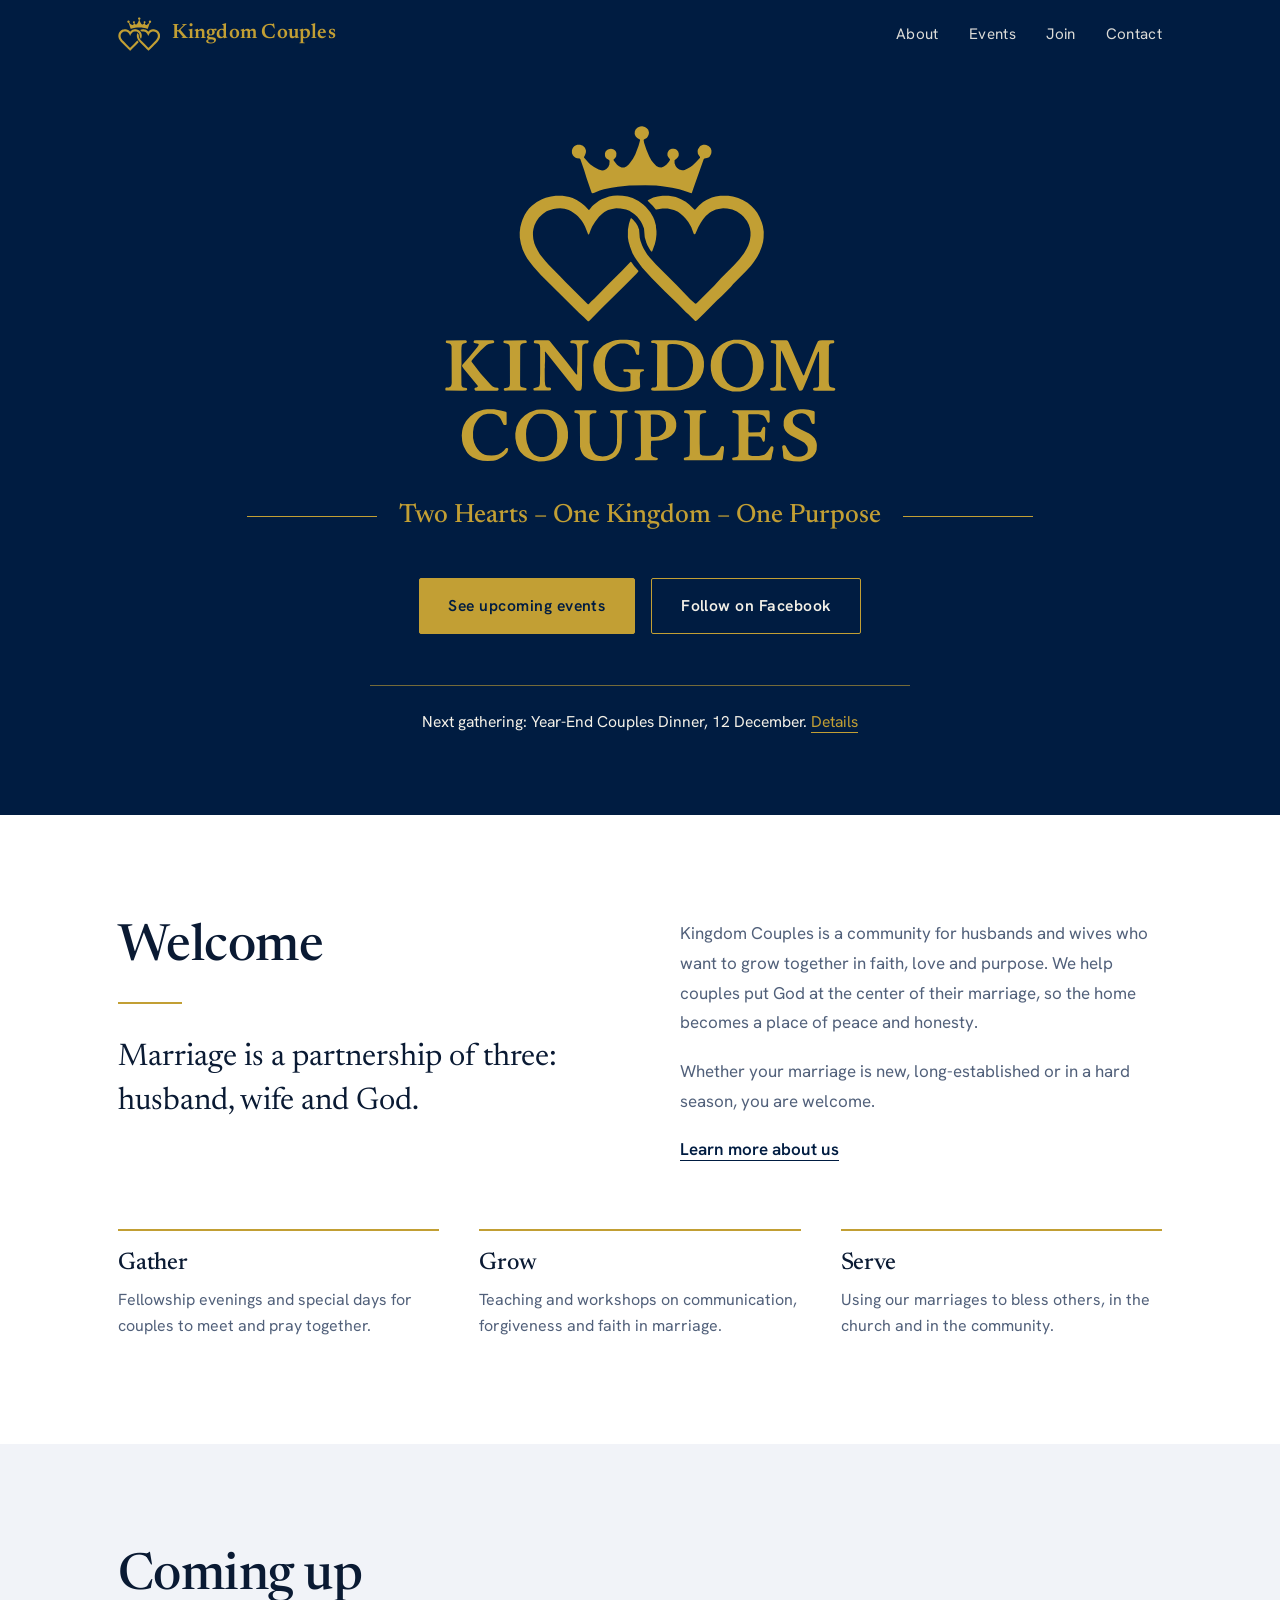
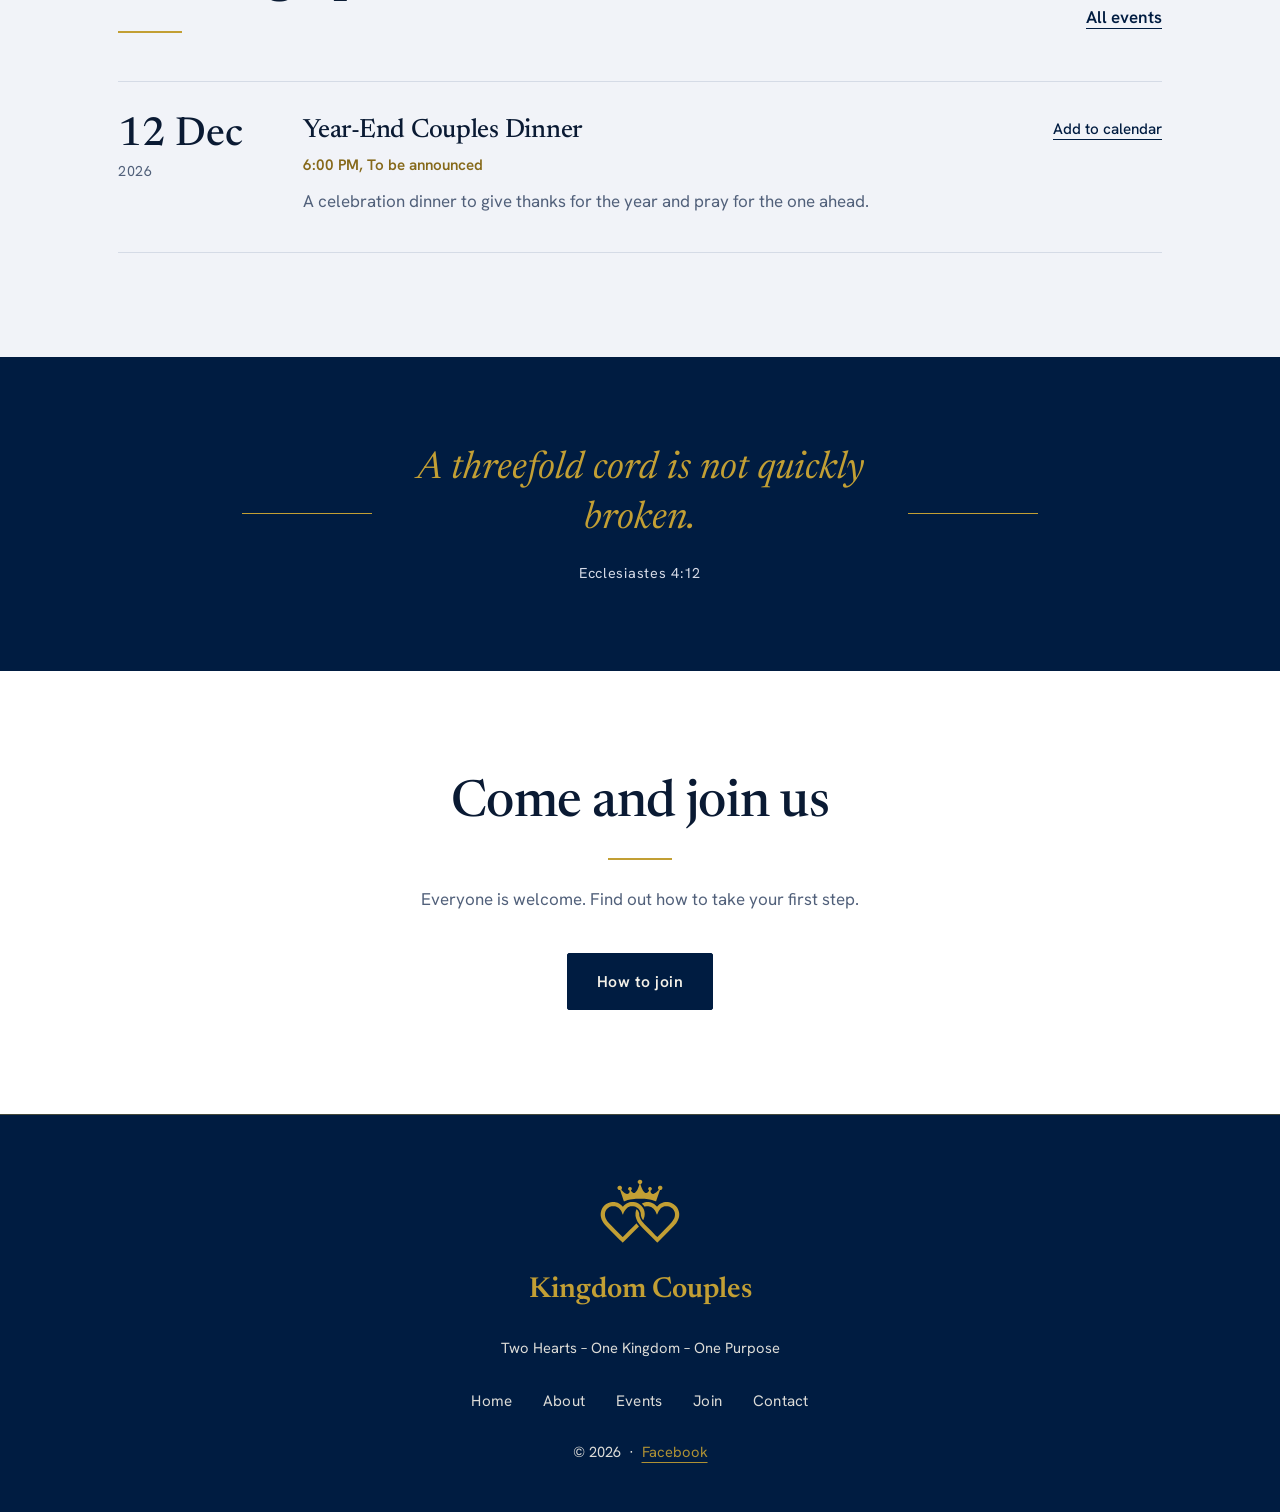
==== index.html @ 81c042d4 "Rename Kingdom Couples.html to index.html" ====
<!DOCTYPE html>
<html lang="en">
<head>
<meta charset="utf-8">
<meta name="viewport" content="width=device-width, initial-scale=1, viewport-fit=cover">
<title>Kingdom Couples</title>
<link rel="preconnect" href="https://fonts.googleapis.com">
<link rel="preconnect" href="https://fonts.gstatic.com" crossorigin>
<link href="https://fonts.googleapis.com/css2?family=Newsreader:ital,opsz,wght@0,6..72,400;0,6..72,500;0,6..72,600;1,6..72,400&family=Hanken+Grotesk:wght@400;500;600&display=swap" rel="stylesheet">
<style>
:root{
  --navy:#001C41; --gold:#C29F34;
  --bg:#FFFFFF; --ink:#0A1A33; --muted:#51607A; --soft:#F1F3F8; --line:#D5DBE6;
  --gold-ink:#86691A; --accent:#001C41;
  box-sizing:border-box;
  padding-top:env(safe-area-inset-top,0px); padding-bottom:env(safe-area-inset-bottom,0px);
}
@media (prefers-color-scheme:dark){
  :root:not([data-theme="light"]){
    --bg:#030A16; --ink:#EEF1F7; --muted:#A4AEC2; --soft:#08142B; --line:#1B2B4A;
    --gold-ink:#D2B25A; --accent:#D2B25A;
  }
}
:root[data-theme="dark"]{
  --bg:#030A16; --ink:#EEF1F7; --muted:#A4AEC2; --soft:#08142B; --line:#1B2B4A;
  --gold-ink:#D2B25A; --accent:#D2B25A;
}
*,*::before,*::after{box-sizing:inherit}
html{scroll-padding-top:calc(68px + env(safe-area-inset-top,0px))}
body{margin:0;background:var(--bg);color:var(--ink);font-family:"Hanken Grotesk",system-ui,sans-serif;font-size:1.0625rem;line-height:1.75}
h1,h2,h3{font-family:"Newsreader",Georgia,serif;font-weight:500;margin:0;line-height:1.15;letter-spacing:-.01em}
p{margin:0 0 1.1em;max-width:58ch}
a{color:inherit}
:focus-visible{outline:2px solid var(--gold);outline-offset:4px}
#app:focus{outline:none}
.wrap{max-width:1100px;margin:0 auto;padding:0 1.75rem}
.pad{padding:6.5rem 0}
.soft{background:var(--soft)}

/* header */
header.top{position:sticky;top:0;z-index:10;background:var(--navy);color:#F4F1E8;padding-top:env(safe-area-inset-top,0px)}
header.top .wrap{display:flex;align-items:center;justify-content:space-between;height:68px}
.brand{display:flex;align-items:center;gap:.7rem;text-decoration:none;font-family:"Newsreader",serif;font-weight:600;font-size:1.3rem;color:var(--gold);letter-spacing:.01em}
.brand svg{height:34px;width:auto;display:block}
nav{display:flex;gap:1.9rem}
nav a{position:relative;text-decoration:none;font-size:.95rem;letter-spacing:.02em;opacity:.9;padding:.3rem 0}
nav a::after{content:"";position:absolute;left:0;right:0;bottom:-2px;height:2px;background:var(--gold);transform:scaleX(0);transform-origin:left;transition:transform .35s ease}
nav a:hover{opacity:1;color:var(--gold)}
nav a:hover::after,nav a[aria-current="page"]::after{transform:scaleX(1)}
nav a[aria-current="page"]{opacity:1;color:var(--gold)}
@media(max-width:640px){nav{gap:1rem}nav a{font-size:.88rem}.brand .nm{display:none}}

/* shared pieces */
.ln{display:block;width:64px;height:2px;background:var(--gold);margin-top:1.5rem;transform:scaleX(0);transform-origin:left;transition:transform .9s cubic-bezier(.2,.7,.2,1) .15s}
.ln.in{transform:scaleX(1)}
.ln.c{margin-left:auto;margin-right:auto;transform-origin:center}
.dl{position:relative}
.dl::before{content:"";position:absolute;left:0;right:0;top:0;height:var(--dh,1px);background:var(--dc,var(--line));transform:scaleX(0);transform-origin:left;transition:transform 1s cubic-bezier(.2,.7,.2,1) calc(var(--i,0)*110ms)}
.dl.in::before{transform:scaleX(1)}
.endline{height:1px;background:var(--line);transform:scaleX(0);transform-origin:left;transition:transform 1s cubic-bezier(.2,.7,.2,1) .2s}
.endline.in{transform:scaleX(1)}
h2{font-size:clamp(2.1rem,4.4vw,3.2rem)}
.btn{display:inline-block;padding:.85rem 1.8rem;border-radius:2px;font-weight:600;font-size:.98rem;letter-spacing:.03em;text-decoration:none;border:1px solid var(--gold)}
.btn.gold{background:var(--gold);color:var(--navy)}
.btn.gold:hover{background:#D3B04A}
.btn.line{color:#F4F1E8}
.btn.line:hover{background:rgba(244,241,232,.1)}
.more{display:inline-block;font-weight:600;color:var(--accent);text-underline-offset:5px}
.cta{display:flex;gap:1rem;flex-wrap:wrap;justify-content:center;margin-top:2.4rem}
.two{display:grid;grid-template-columns:1fr 1fr;gap:5rem;align-items:start}
@media(max-width:800px){.two{grid-template-columns:1fr;gap:2rem}.pad{padding:4.5rem 0}}
.statement{font-family:"Newsreader",serif;font-weight:400;font-size:clamp(1.45rem,2.6vw,1.95rem);line-height:1.4;margin:2rem 0 0;max-width:26ch}
.muted{color:var(--muted)}
.cols{display:grid;grid-template-columns:repeat(var(--n,3),1fr);gap:2.5rem;margin-top:4rem}
.col{padding-top:1.3rem}
.col h3{font-size:1.5rem;margin-bottom:.6rem}
.col p{color:var(--muted);font-size:1rem;line-height:1.65;margin:0}
@media(max-width:900px){.cols{grid-template-columns:repeat(2,1fr);gap:2.5rem 2rem}}
@media(max-width:560px){.cols{grid-template-columns:1fr}}

/* page header band */
.phead{background:var(--navy);color:#F4F1E8;padding:5rem 0 4.2rem}
.phead h1{font-size:clamp(2.6rem,6vw,4.2rem);font-weight:500}
.phead p{color:#D5DAE6;font-size:1.15rem;margin:1.2rem 0 0}

/* hero */
.hero{background:var(--navy);color:#F4F1E8;text-align:center}
.hero .wrap{padding-top:3.5rem;padding-bottom:5rem;display:flex;flex-direction:column;align-items:center}
.hero h1{margin:0;cursor:pointer}
.lg{display:block;width:min(400px,76vw);height:auto;overflow:visible}
.lg path{fill:var(--gold);fill-opacity:0;fill-rule:evenodd;stroke:var(--gold);stroke-width:2.4;stroke-linejoin:round;stroke-dasharray:1;stroke-dashoffset:1;
  animation:lgdraw var(--du,1.2s) cubic-bezier(.45,0,.25,1) var(--dl,0s) forwards,lgfill .9s ease 2.3s forwards}
@keyframes lgdraw{to{stroke-dashoffset:0}}
@keyframes lgfill{to{fill-opacity:1;stroke-opacity:0}}
.tagline{width:100%;display:flex;align-items:center;justify-content:center;gap:1.4rem;margin:1.8rem 0 0;max-width:none;font-family:"Newsreader",serif;font-weight:500;font-size:clamp(1.2rem,2.8vw,1.65rem);color:var(--gold)}
.tagline span{text-wrap:balance;text-align:center;opacity:0;transform:translateY(8px);animation:rise .9s ease 2.4s forwards}
@keyframes rise{to{opacity:1;transform:none}}
.fl{flex:1;max-width:130px;height:1px;background:var(--gold);transform:scaleX(0);transition:transform 1s cubic-bezier(.2,.7,.2,1) .3s}
.fl.l{transform-origin:right}.fl.r{transform-origin:left}
.hero .fl{transition:none;animation:grow 1.1s cubic-bezier(.2,.7,.2,1) 2.5s forwards}
@keyframes grow{to{transform:scaleX(1)}}
.in>.fl,.fl.in{transform:scaleX(1)}
@media(max-width:620px){.hero .fl{display:none}}
.next{position:relative;margin-top:3.2rem;padding-top:1.4rem;font-size:.98rem;width:100%;max-width:540px}
.next::before{content:"";position:absolute;top:0;left:0;right:0;height:1px;background:rgba(194,159,52,.6);transform:scaleX(0);transform-origin:center;animation:grow 1.2s ease 2.8s forwards}
.next a{color:var(--gold);text-underline-offset:5px}

/* events */
.tabs{display:flex;gap:1.6rem}
.tabs button{font:inherit;font-size:.98rem;letter-spacing:.02em;padding:.3rem 0;border:0;border-bottom:2px solid transparent;background:transparent;color:var(--muted);cursor:pointer}
.tabs button[aria-pressed="true"]{color:var(--ink);border-bottom-color:var(--gold)}
.head-row{display:flex;justify-content:space-between;align-items:end;gap:1.5rem;flex-wrap:wrap}
.event-list{list-style:none;margin:3rem 0 0;padding:0}
.event{display:grid;grid-template-columns:150px 1fr auto;gap:2.2rem;align-items:start;padding:2.2rem 0}
.date{font-family:"Newsreader",serif;font-size:2.5rem;font-weight:500;line-height:1}
.date span{display:block;font-family:"Hanken Grotesk",sans-serif;font-weight:400;font-size:.9rem;color:var(--muted);margin-top:.5rem;letter-spacing:.04em}
.event h3{font-size:1.65rem;margin-bottom:.4rem}
.event .meta{color:var(--gold-ink);font-weight:600;font-size:.95rem;margin-bottom:.5rem}
.event p{color:var(--muted);margin:0}
.event a.cal{font-size:.95rem;text-underline-offset:5px;color:var(--accent);white-space:nowrap;font-weight:500}
.empty{padding:2rem 0;color:var(--muted)}
@media(max-width:700px){.event{grid-template-columns:1fr;gap:.9rem;padding:1.8rem 0}}

/* verse band */
.band{background:var(--navy);color:#F4F1E8;text-align:center;padding:5.5rem 0}
.vb{display:flex;align-items:center;justify-content:center;gap:1.6rem}
.band blockquote{margin:0;font-family:"Newsreader",serif;font-style:italic;font-weight:400;font-size:clamp(1.5rem,3.4vw,2.4rem);line-height:1.3;color:var(--gold);max-width:22ch}
.band cite{display:block;margin-top:1.2rem;font-family:"Hanken Grotesk",sans-serif;font-style:normal;font-size:.9rem;letter-spacing:.05em;color:#D5DAE6}
@media(max-width:620px){.vb .fl{display:none}}

/* steps */
.steps{position:relative;margin-top:2.5rem;padding-left:2.8rem;max-width:620px}
.steps::before{content:"";position:absolute;left:.6rem;top:.7rem;bottom:.7rem;width:2px;background:var(--gold);transform:scaleY(0);transform-origin:top;transition:transform 1.6s cubic-bezier(.4,0,.2,1)}
.steps.in::before{transform:scaleY(1)}
.step{position:relative;padding-bottom:2rem}
.step:last-child{padding-bottom:0}
.step::before{content:"";position:absolute;left:-2.8rem;top:.55rem;width:14px;height:14px;border-radius:50%;background:var(--bg);border:2px solid var(--gold)}
.step h3{font-size:1.4rem;margin-bottom:.3rem}
.step p{color:var(--muted);margin:0}

/* faq */
.faq{margin-top:2.5rem;max-width:760px}
.faq details{padding:1.2rem 0}
.faq summary{cursor:pointer;font-family:"Newsreader",serif;font-weight:500;font-size:1.3rem}
.faq details p{margin:.8rem 0 0;color:var(--muted)}

/* contact */
.contact{background:var(--navy);color:#F4F1E8;padding:3rem 2.6rem;max-width:620px}
.contact h3{font-size:2rem;margin-bottom:1rem;color:var(--gold)}
.contact p{color:#D5DAE6;max-width:40ch}
.contact .btn{background:var(--gold);color:var(--navy);margin-top:.6rem}
.contact .btn:hover{background:#D3B04A}
@media(prefers-color-scheme:dark){:root:not([data-theme="light"]) .contact{border:1px solid var(--line)}}

/* page enter */
#app.enter{animation:pg .5s ease both}
@keyframes pg{from{opacity:0;transform:translateY(10px)}}

footer{border-top:1px solid rgba(194,159,52,.35);background:var(--navy);color:#F4F1E8;text-align:center;padding:4rem 0 3rem}
footer svg{height:64px;width:auto}
footer .mark{font-family:"Newsreader",serif;font-weight:600;font-size:1.8rem;color:var(--gold);margin-top:.8rem}
footer .row{margin-top:1.2rem;font-size:.92rem;opacity:.9}
footer nav{justify-content:center;margin-top:1.4rem;flex-wrap:wrap}
footer a{color:var(--gold);text-underline-offset:5px}
footer nav a{color:#F4F1E8}

@media(prefers-reduced-motion:reduce){
  .lg path{animation:none;stroke-dashoffset:0;fill-opacity:1;stroke-opacity:0}
  .tagline span{animation:none;opacity:1;transform:none}
  .hero .fl,.next::before{animation:none;transform:none}
  #app.enter{animation:none}
  *,*::before,*::after{transition:none!important}
  .ln,.dl::before,.endline,.fl,.steps::before{transform:none}
}
</style>
</head>
<body>

<header class="top">
  <div class="wrap">
    <a class="brand" href="#/" aria-label="Kingdom Couples home"><span data-sym></span><span class="nm">Kingdom Couples</span></a>
    <nav aria-label="Main" id="mainNav">
      <a href="#/about" data-r="/about">About</a>
      <a href="#/events" data-r="/events">Events</a>
      <a href="#/join" data-r="/join">Join</a>
      <a href="#/contact" data-r="/contact">Contact</a>
    </nav>
  </div>
</header>

<main id="app" tabindex="-1"><noscript><div class="wrap pad">Please turn on JavaScript to view this site.</div></noscript></main>

<footer>
  <div class="wrap">
    <span data-sym data-big></span>
    <div class="mark">Kingdom Couples</div>
    <div class="row">Two Hearts &ndash; One Kingdom &ndash; One Purpose</div>
    <nav aria-label="Footer">
      <a href="#/">Home</a><a href="#/about">About</a><a href="#/events">Events</a><a href="#/join">Join</a><a href="#/contact">Contact</a>
    </nav>
    <div class="row">&copy; <span id="yr"></span> &nbsp;&middot;&nbsp; <a href="https://www.facebook.com/profile.php?id=61584360152010" target="_blank" rel="noopener">Facebook</a></div>
  </div>
</footer>

<script>
/* ===== EDIT YOUR EVENTS HERE =====
   These are SAMPLE events. Replace with real ones.
   date format: YYYY-MM-DD, time is free text. */
const EVENTS = [
  { date:"2026-10-24", time:"4:00 PM", place:"To be announced", title:"Couples Fellowship Evening", text:"An evening of worship, a short teaching and time to connect with other couples." },
  { date:"2026-11-14", time:"9:00 AM", place:"To be announced", title:"Marriage Workshop: Communication", text:"Practical teaching on listening, speaking with grace and resolving conflict." },
  { date:"2026-12-12", time:"6:00 PM", place:"To be announced", title:"Year-End Couples Dinner", text:"A celebration dinner to give thanks for the year and pray for the one ahead." }
];
const FB="https://www.facebook.com/profile.php?id=61584360152010";

/* ----- logo (traced from the supplied artwork) ----- */
const LW=809, LH=688;
const P={crown:"M267.9 50.0 L266.8 53.2 L266.8 57.8 L267.1 59.5 L269.0 63.5 L271.5 66.2 L274.2 68.3 L277.2 69.4 L282.2 69.6 L283.7 70.8 L291.6 93.5 L296.4 109.0 L306.3 138.0 L307.1 139.4 L308.2 139.9 L311.0 139.4 L323.0 134.7 L331.5 132.2 L346.8 128.8 L359.8 126.7 L382.8 124.2 L415.2 123.9 L437.0 124.5 L449.5 125.9 L469.5 128.8 L483.8 132.0 L492.0 134.5 L507.0 139.8 L508.7 139.9 L509.5 139.2 L513.1 128.5 L533.3 71.2 L534.8 69.7 L539.8 69.0 L543.0 67.8 L544.8 66.5 L547.8 61.8 L548.6 59.5 L549.0 56.5 L548.9 53.0 L547.5 49.0 L545.9 46.8 L543.0 44.3 L538.5 42.5 L535.8 42.0 L532.2 42.2 L527.2 44.2 L525.5 45.5 L523.1 48.8 L521.8 51.2 L521.0 54.5 L521.5 59.8 L522.4 61.8 L525.9 66.8 L526.0 67.8 L525.5 68.8 L517.5 77.6 L511.2 83.4 L506.5 87.0 L501.0 90.2 L494.8 93.1 L493.0 93.5 L489.5 93.5 L483.8 91.9 L479.8 89.0 L477.5 86.5 L476.3 84.5 L474.4 79.2 L474.4 73.5 L475.5 72.2 L478.2 70.4 L480.1 68.5 L481.5 66.5 L482.8 63.5 L482.9 59.8 L481.6 55.8 L479.0 52.6 L477.0 51.3 L473.2 49.9 L468.8 49.9 L465.0 51.7 L463.1 53.2 L461.4 55.5 L460.1 58.8 L460.0 62.8 L460.4 64.5 L461.9 67.5 L465.4 71.8 L465.1 73.0 L463.0 76.5 L457.8 82.5 L452.8 86.2 L447.8 87.9 L442.8 87.6 L439.5 86.2 L437.5 84.8 L431.8 78.8 L427.7 73.8 L423.0 65.0 L417.3 51.8 L412.9 38.5 L411.8 32.5 L412.5 31.2 L418.0 28.1 L419.7 26.2 L421.7 22.5 L422.4 19.8 L422.6 16.5 L421.1 11.8 L418.2 8.4 L414.5 6.0 L408.8 4.5 L404.8 5.0 L399.8 7.2 L396.0 10.8 L394.1 14.5 L393.7 19.8 L394.4 22.5 L395.6 25.0 L398.8 28.4 L404.2 31.2 L404.8 32.2 L401.6 43.8 L394.9 61.8 L390.3 70.5 L384.1 79.0 L381.2 82.2 L377.0 85.8 L372.8 87.8 L367.2 87.8 L362.0 85.3 L358.0 82.2 L351.3 74.0 L351.0 72.0 L354.3 68.8 L356.4 65.0 L356.8 59.2 L356.1 56.5 L354.9 54.5 L352.8 52.4 L350.2 51.1 L345.8 50.0 L341.0 50.9 L337.8 52.6 L334.6 56.2 L333.5 60.0 L333.9 65.2 L334.7 67.0 L336.8 69.7 L341.8 72.6 L342.7 73.8 L343.0 75.5 L342.4 82.5 L340.3 87.2 L336.5 91.1 L331.8 93.3 L327.8 93.8 L320.8 92.1 L311.5 87.2 L304.2 81.9 L301.0 79.0 L291.6 68.5 L291.1 67.0 L293.3 62.8 L294.8 58.5 L295.2 56.0 L295.1 53.2 L293.1 48.2 L289.0 44.0 L283.5 42.1 L277.8 42.2 L274.0 43.5 L271.5 45.2 L268.9 48.0Z",hearts:"M431.5 148.9 L421.2 153.8 L420.3 154.6 L420.0 155.4 L430.2 165.5 L435.6 172.1 L436.5 172.7 L437.8 172.8 L450.0 170.8 L460.5 170.9 L473.2 173.8 L481.2 177.6 L486.5 181.4 L491.8 185.9 L496.6 191.0 L502.2 198.0 L508.1 208.5 L513.1 221.8 L514.5 223.1 L515.7 222.8 L516.8 221.5 L522.3 209.0 L527.1 200.0 L532.1 192.8 L537.5 186.0 L545.2 179.3 L549.2 176.9 L558.0 173.1 L563.5 171.7 L572.5 170.5 L580.8 170.9 L591.2 173.0 L600.5 176.8 L609.8 183.4 L614.0 187.5 L620.8 196.2 L624.6 203.8 L626.8 210.8 L628.0 218.5 L628.0 225.8 L626.9 234.0 L625.8 238.8 L623.4 245.8 L620.4 252.0 L614.9 261.2 L605.6 273.5 L594.1 286.2 L568.2 312.2 L554.5 327.0 L519.0 362.5 L517.0 363.6 L515.8 362.9 L506.0 354.2 L478.4 325.8 L436.8 284.0 L424.5 270.5 L419.1 263.8 L412.3 252.8 L408.9 245.5 L405.4 236.2 L404.0 230.2 L402.7 214.0 L399.9 206.5 L396.2 200.0 L390.5 193.5 L387.2 190.7 L386.3 190.8 L385.4 191.8 L382.2 201.5 L380.1 213.2 L380.0 229.0 L381.3 237.5 L384.4 248.5 L389.3 261.2 L393.9 269.5 L398.7 276.8 L409.1 290.5 L428.0 311.5 L454.5 338.2 L481.8 364.5 L497.5 380.6 L501.8 384.2 L514.5 397.0 L516.2 398.4 L517.5 398.6 L520.0 396.8 L534.0 383.1 L560.5 356.3 L570.0 347.8 L588.5 329.0 L593.0 323.8 L619.2 297.2 L628.9 286.5 L635.0 278.8 L641.4 268.8 L646.2 259.8 L650.7 248.5 L653.4 238.8 L654.5 230.0 L654.8 217.8 L653.1 206.8 L650.9 199.0 L646.5 188.5 L641.6 179.5 L636.1 172.2 L629.8 165.8 L622.0 159.5 L612.2 153.6 L603.0 149.6 L592.5 146.5 L583.0 145.0 L567.0 145.0 L557.5 146.5 L549.8 148.9 L538.8 153.6 L532.0 157.8 L523.8 164.8 L516.9 172.2 L515.5 173.2 L514.3 172.7 L504.0 162.6 L497.0 157.4 L487.5 152.0 L477.0 147.7 L471.5 146.4 L462.5 145.0 L450.0 145.0 L440.2 146.4ZM389.5 149.9 L379.5 146.8 L369.2 145.0 L358.8 144.5 L350.0 145.2 L342.0 146.5 L327.2 152.1 L321.5 155.2 L311.0 163.2 L307.6 166.5 L302.1 173.2 L300.8 174.0 L293.2 166.0 L285.8 159.6 L276.5 153.8 L268.2 149.8 L261.8 147.6 L247.8 145.0 L234.0 145.0 L224.5 146.4 L213.8 149.2 L206.2 152.0 L195.8 157.7 L185.8 165.1 L180.0 171.0 L175.1 177.5 L171.1 184.2 L166.8 193.5 L164.8 199.5 L162.4 208.8 L161.2 219.2 L161.4 230.2 L163.5 241.8 L167.1 253.8 L172.1 264.2 L176.4 271.8 L181.6 279.2 L189.1 288.8 L204.0 305.2 L281.5 382.5 L291.0 391.0 L296.5 396.6 L299.2 398.7 L300.8 398.8 L302.2 397.8 L328.0 371.5 L373.2 327.2 L397.4 302.8 L401.2 298.2 L401.1 296.8 L392.6 287.0 L386.9 279.3 L386.0 278.7 L385.0 278.9 L368.1 297.0 L340.5 324.2 L313.0 352.2 L306.2 358.6 L302.0 363.2 L300.5 364.4 L299.2 364.5 L297.5 363.2 L253.8 319.5 L243.2 308.2 L220.2 285.0 L212.6 276.8 L201.9 263.2 L197.6 256.0 L193.4 247.8 L190.9 241.5 L188.7 232.8 L188.0 225.0 L188.0 218.5 L189.0 212.2 L191.1 204.8 L195.0 196.8 L200.2 189.2 L207.8 181.9 L215.5 176.5 L219.5 174.7 L229.2 171.8 L236.0 170.9 L242.8 170.5 L252.0 171.6 L260.5 174.1 L266.2 176.8 L274.8 182.8 L279.0 186.5 L285.9 194.8 L289.6 200.0 L293.3 207.2 L299.3 222.5 L299.9 223.4 L300.7 223.6 L301.7 222.5 L304.7 214.2 L307.8 207.5 L313.8 197.5 L321.5 187.8 L327.5 181.8 L332.5 177.8 L339.8 173.9 L348.2 171.9 L356.5 170.5 L365.2 170.9 L376.2 172.9 L383.0 175.6 L392.8 181.9 L399.0 187.5 L405.9 196.5 L408.9 202.0 L412.6 211.5 L414.1 229.2 L417.4 240.2 L420.0 246.0 L424.7 254.2 L427.1 257.7 L428.4 258.1 L429.2 257.2 L434.6 242.5 L436.7 233.5 L437.8 223.5 L437.8 216.5 L436.8 209.0 L436.7 205.5 L433.6 194.2 L431.0 188.0 L425.4 178.5 L416.5 167.8 L411.0 162.7 L401.5 155.9Z",k1:"M669.2 438.3 L668.8 440.5 L669.4 442.3 L677.8 444.4 L679.2 445.5 L679.9 447.0 L679.8 526.0 L678.5 530.0 L677.2 531.5 L674.2 532.8 L669.0 533.9 L668.1 534.4 L667.5 536.2 L668.6 538.6 L669.8 539.2 L674.5 539.4 L696.8 539.2 L699.2 538.5 L700.3 537.0 L700.4 535.5 L699.7 534.2 L692.2 532.4 L690.5 530.8 L689.6 528.2 L689.2 521.5 L689.7 458.1 L691.2 460.2 L723.6 534.0 L726.3 539.1 L728.0 539.5 L731.2 539.0 L732.9 537.8 L734.2 535.8 L743.4 514.0 L761.1 469.2 L764.5 461.5 L765.7 460.2 L766.5 461.0 L766.7 464.8 L766.8 516.0 L766.4 529.2 L765.4 531.2 L763.2 532.7 L757.2 533.4 L755.6 534.0 L754.7 535.2 L754.7 537.8 L756.2 539.1 L759.8 539.4 L796.0 539.4 L798.0 538.8 L799.1 538.0 L799.5 536.0 L798.7 534.3 L796.0 533.2 L792.8 532.9 L789.5 531.8 L787.9 530.5 L786.6 526.5 L786.2 520.8 L786.5 449.2 L787.6 446.2 L789.0 444.5 L790.8 443.9 L795.5 443.2 L797.1 442.4 L797.5 439.8 L796.7 438.0 L795.0 437.5 L772.8 437.5 L767.2 437.8 L764.4 439.3 L760.7 447.0 L739.4 499.8 L736.6 507.5 L735.5 508.8 L734.2 507.8 L728.6 495.5 L705.6 442.2 L703.6 438.8 L702.2 437.8 L700.8 437.5 L671.0 437.5ZM427.6 438.6 L426.8 440.5 L427.6 442.3 L428.8 442.9 L433.5 443.1 L437.0 444.2 L438.5 445.5 L439.2 448.0 L438.9 528.5 L438.0 530.8 L436.2 532.2 L434.2 532.9 L429.8 533.1 L428.1 533.9 L427.4 534.8 L427.0 536.2 L427.2 537.5 L428.0 538.6 L429.2 539.2 L433.5 539.5 L476.2 539.2 L485.8 538.4 L491.2 537.4 L502.8 533.9 L511.2 529.4 L516.2 525.6 L521.9 520.0 L526.9 513.0 L531.5 503.0 L532.6 498.8 L533.8 491.0 L533.8 480.8 L532.3 473.0 L529.9 466.5 L525.2 458.2 L519.5 451.9 L514.0 447.5 L508.8 444.4 L499.8 441.0 L490.5 438.7 L477.5 437.5 L431.0 437.5 L429.0 437.8ZM463.5 445.6 L469.8 445.0 L478.2 445.3 L487.2 447.6 L493.0 450.4 L497.2 453.5 L502.5 458.8 L506.8 465.8 L509.1 471.0 L510.6 476.2 L511.8 487.8 L511.1 497.2 L509.1 505.5 L504.9 514.8 L501.1 520.0 L495.2 525.1 L487.2 529.4 L478.8 531.9 L472.0 532.2 L462.8 531.9 L461.0 530.8 L460.1 528.2 L460.0 448.8 L460.8 446.8ZM190.6 438.1 L189.6 440.8 L190.3 442.7 L191.8 443.4 L199.0 444.4 L201.4 446.5 L202.1 448.5 L202.5 452.5 L202.5 504.5 L202.0 525.2 L201.3 528.2 L199.9 530.8 L198.2 532.0 L189.4 534.5 L188.8 536.0 L189.4 538.4 L191.2 539.2 L221.2 539.2 L223.5 538.6 L224.6 537.0 L224.6 535.2 L223.5 533.6 L222.2 533.1 L217.8 532.9 L216.0 532.3 L214.2 530.8 L212.8 527.8 L212.0 520.5 L211.8 495.5 L212.2 491.5 L212.0 487.8 L212.5 480.0 L212.5 466.5 L212.1 461.0 L212.6 460.3 L214.1 461.5 L274.9 537.9 L276.2 539.0 L279.2 539.4 L283.0 539.4 L284.9 538.4 L286.4 535.5 L287.2 528.0 L287.5 453.5 L287.8 450.2 L288.8 447.2 L290.8 445.3 L293.5 444.1 L297.8 443.9 L299.4 442.9 L300.6 440.5 L300.6 439.0 L300.1 438.1 L298.5 437.5 L267.5 437.5 L264.8 438.2 L263.5 439.8 L263.4 441.5 L264.3 442.8 L266.0 443.4 L269.5 443.6 L273.2 444.6 L275.6 446.2 L276.6 448.8 L277.5 453.8 L277.8 459.2 L277.8 485.8 L277.2 495.8 L277.5 506.2 L276.9 507.2 L274.1 504.5 L255.9 481.0 L221.5 438.4 L218.8 437.5 L192.5 437.5ZM130.0 437.7 L129.1 438.3 L128.4 439.5 L128.3 441.2 L128.7 442.2 L130.0 443.0 L136.0 444.2 L138.5 445.4 L140.2 447.5 L141.3 451.0 L141.5 525.0 L141.0 528.8 L139.7 531.4 L137.5 532.8 L129.8 534.4 L129.0 535.8 L129.3 538.0 L130.1 539.1 L131.5 539.6 L137.8 539.2 L173.2 539.2 L174.6 538.2 L175.1 537.0 L175.2 535.8 L174.5 534.6 L173.2 533.9 L165.8 532.6 L163.5 531.2 L162.3 529.2 L162.0 524.8 L162.2 450.0 L163.0 447.0 L165.5 444.6 L169.0 443.3 L173.2 443.1 L174.9 442.5 L175.5 441.2 L175.2 439.0 L174.2 437.9 L172.5 437.5ZM69.0 437.9 L68.1 439.2 L68.0 441.5 L68.4 442.4 L71.5 443.5 L77.2 444.4 L78.3 445.5 L78.1 447.0 L75.7 450.8 L57.9 473.0 L45.4 487.0 L44.7 488.5 L44.9 490.5 L48.4 495.5 L76.3 529.2 L76.6 530.8 L75.5 532.1 L74.0 532.8 L71.0 533.2 L69.9 534.2 L69.8 537.0 L71.0 539.0 L73.0 539.5 L115.5 539.5 L117.0 539.2 L118.0 538.2 L118.4 537.0 L118.3 535.2 L117.6 534.1 L116.5 533.6 L111.2 532.8 L108.5 531.9 L105.8 530.3 L102.6 527.5 L82.1 504.8 L64.2 481.2 L63.6 479.8 L64.2 478.2 L71.0 470.0 L81.8 458.6 L91.5 449.5 L94.5 447.1 L98.5 445.1 L108.5 442.9 L109.6 441.5 L109.4 439.0 L108.7 438.2 L107.2 437.6 L73.0 437.5ZM13.0 437.7 L12.2 438.3 L11.8 439.2 L11.8 441.5 L12.2 442.3 L13.5 443.0 L20.2 444.5 L22.5 446.8 L23.4 449.8 L23.7 523.2 L23.4 526.5 L22.1 530.4 L17.8 532.8 L12.5 533.1 L11.6 533.5 L10.8 534.8 L10.9 538.2 L11.6 538.9 L12.8 539.2 L46.0 539.5 L53.2 539.0 L54.3 538.2 L54.9 537.0 L54.9 535.8 L54.4 534.6 L53.2 533.9 L47.2 532.9 L45.8 532.2 L44.2 530.5 L43.4 527.8 L43.0 489.5 L43.5 486.5 L43.2 459.2 L43.5 451.8 L44.2 446.8 L46.5 444.2 L53.4 442.3 L54.2 440.8 L54.2 439.2 L53.2 438.0 L51.5 437.5ZM593.5 436.6 L580.8 440.1 L572.0 444.4 L567.8 447.3 L562.2 452.0 L555.2 460.8 L550.4 470.0 L548.1 478.8 L547.5 488.2 L548.0 498.0 L549.1 503.8 L550.4 508.5 L552.8 514.5 L557.5 522.0 L564.0 528.8 L568.5 532.2 L573.2 535.1 L582.2 538.7 L591.5 540.8 L607.2 540.8 L615.0 539.6 L622.0 537.3 L628.2 534.1 L633.2 530.9 L639.9 525.2 L643.2 521.5 L647.1 515.8 L651.9 505.5 L654.4 494.5 L654.5 481.5 L653.4 475.0 L651.1 467.5 L646.6 458.2 L641.0 451.0 L637.2 447.4 L633.5 444.7 L623.5 439.9 L616.0 437.6 L607.5 436.2ZM595.8 444.1 L602.8 444.0 L608.8 445.4 L614.8 448.1 L618.0 450.2 L620.8 452.8 L625.4 459.2 L629.2 467.2 L632.4 481.2 L632.8 490.8 L632.1 501.5 L630.1 510.2 L627.2 517.2 L624.8 521.2 L622.3 524.2 L617.5 528.5 L613.5 530.7 L606.2 532.9 L599.8 533.0 L593.8 531.6 L587.8 528.9 L581.2 523.8 L577.5 519.0 L573.3 511.0 L571.3 504.5 L569.9 497.0 L569.8 479.5 L570.1 476.2 L572.2 466.8 L574.8 460.8 L578.4 455.0 L583.5 449.7 L588.5 446.5 L592.0 445.0ZM329.8 448.6 L322.0 456.2 L317.9 461.8 L312.9 472.2 L310.8 481.0 L310.1 488.0 L310.9 499.8 L311.9 504.2 L315.8 514.5 L318.1 518.8 L321.6 523.8 L327.0 529.1 L335.2 534.5 L345.0 538.5 L355.0 540.6 L365.2 541.5 L382.2 540.6 L393.0 538.5 L400.5 536.1 L403.0 534.6 L404.3 533.0 L404.8 531.0 L404.0 513.5 L404.8 504.2 L405.4 502.8 L407.0 501.3 L412.1 499.4 L412.7 497.8 L411.7 496.2 L410.2 495.8 L372.5 495.8 L371.3 496.2 L370.8 498.0 L371.0 499.5 L371.8 500.5 L373.5 501.0 L379.5 501.3 L383.2 502.9 L384.9 504.8 L385.2 506.5 L385.2 525.0 L384.7 528.8 L384.1 530.0 L382.8 530.9 L374.5 532.9 L363.2 531.9 L356.0 529.4 L351.2 526.4 L346.0 521.8 L341.6 516.0 L337.3 507.8 L335.0 500.2 L333.8 493.8 L333.5 485.2 L333.8 479.2 L334.8 472.2 L337.0 465.8 L339.4 461.0 L342.4 456.8 L346.0 453.0 L349.5 450.2 L358.2 445.7 L364.8 444.1 L373.5 444.0 L379.0 445.2 L385.8 448.4 L390.2 451.8 L393.5 456.0 L396.9 465.8 L398.5 466.9 L401.2 467.0 L402.5 466.2 L402.9 463.8 L402.8 457.5 L403.8 449.2 L403.8 442.8 L403.3 441.4 L400.0 440.0 L388.8 437.4 L378.0 436.2 L364.0 436.2 L354.5 437.6 L349.0 438.9 L337.0 443.8Z",k2:"M592.0 579.6 L590.9 581.8 L591.6 583.6 L593.2 584.4 L597.0 585.0 L600.8 586.4 L602.8 588.2 L603.9 590.8 L604.0 667.5 L602.9 671.0 L601.0 672.9 L599.0 673.7 L591.6 675.2 L590.8 677.0 L591.4 679.0 L592.5 679.9 L593.8 680.2 L667.0 680.2 L668.9 679.6 L670.6 676.0 L672.1 667.0 L674.1 659.2 L674.4 654.0 L673.7 652.8 L672.2 651.9 L670.5 651.8 L668.8 652.6 L663.0 661.8 L659.0 666.4 L655.8 668.7 L652.0 670.2 L645.2 671.5 L631.5 671.5 L629.0 671.2 L625.8 670.2 L624.6 669.4 L623.9 668.2 L623.5 664.8 L623.5 639.2 L624.1 632.6 L624.8 632.0 L626.0 631.8 L645.5 631.9 L648.2 633.4 L649.6 634.8 L653.1 641.9 L654.0 642.6 L655.2 642.4 L656.6 641.0 L657.2 636.8 L657.9 616.0 L657.6 614.0 L656.9 612.9 L655.2 612.2 L653.8 612.7 L652.1 615.0 L649.0 622.0 L647.8 623.1 L646.0 623.6 L625.8 623.8 L624.4 623.3 L623.8 622.2 L623.5 615.8 L623.8 600.2 L623.2 588.3 L624.0 587.5 L625.2 587.2 L644.0 587.2 L651.2 588.4 L653.8 589.6 L656.6 592.0 L658.7 595.2 L662.1 602.8 L663.5 604.1 L664.8 604.3 L666.2 603.2 L666.8 601.5 L666.7 583.0 L665.9 580.2 L664.8 579.3 L663.2 579.0 L593.8 579.0ZM494.6 579.7 L493.3 582.0 L494.0 583.9 L495.2 584.6 L498.8 585.1 L502.5 586.2 L504.4 588.2 L505.1 590.2 L505.5 598.8 L505.2 664.8 L504.8 669.0 L503.5 671.9 L501.8 673.1 L493.8 675.2 L493.0 677.0 L493.4 679.2 L494.5 680.0 L496.0 680.2 L566.5 680.2 L569.5 679.9 L570.7 679.4 L571.9 676.8 L574.2 659.5 L574.4 653.2 L573.7 652.2 L572.2 651.5 L570.2 651.4 L568.2 653.0 L565.1 658.8 L559.0 666.9 L556.2 668.9 L553.0 670.0 L545.2 670.8 L538.5 671.0 L531.0 670.4 L527.8 669.1 L526.4 667.8 L525.8 666.5 L525.2 645.0 L525.2 602.5 L525.8 589.5 L526.9 587.5 L529.0 585.8 L531.8 584.9 L536.2 584.7 L537.8 583.9 L538.7 582.2 L537.8 579.8 L536.0 579.0 L497.2 579.0ZM395.2 579.3 L394.1 580.1 L393.3 581.5 L393.2 582.8 L393.7 583.7 L395.2 584.6 L402.5 586.3 L404.8 588.5 L405.9 591.0 L406.5 665.8 L405.9 670.2 L405.0 671.8 L402.5 673.4 L395.5 675.3 L394.2 676.8 L394.2 678.8 L395.0 679.8 L396.8 680.2 L432.8 680.2 L436.8 680.0 L438.8 679.4 L440.7 677.8 L440.8 677.0 L440.2 676.1 L438.8 675.1 L435.5 674.6 L431.2 672.9 L428.6 670.9 L427.1 668.5 L426.5 655.2 L426.9 641.8 L428.2 640.8 L440.2 640.3 L448.0 639.4 L456.8 636.8 L462.2 634.2 L468.0 630.0 L471.0 627.2 L473.6 624.0 L475.6 620.5 L477.2 615.5 L477.8 611.8 L477.8 604.5 L476.2 597.5 L473.0 592.0 L469.5 588.4 L463.5 584.2 L454.5 580.4 L444.8 579.0ZM427.8 587.5 L432.8 587.3 L439.5 587.8 L444.2 589.2 L448.8 591.9 L452.2 595.2 L454.8 599.0 L456.6 603.0 L457.2 611.8 L456.6 617.5 L455.2 620.8 L452.6 624.5 L449.5 627.6 L442.0 631.8 L434.8 633.0 L430.5 633.0 L427.8 632.6 L426.8 631.5 L426.5 628.0 L426.5 591.8 L426.1 589.2 L426.6 588.1ZM272.4 579.6 L271.5 582.0 L272.3 583.9 L273.5 584.6 L276.5 584.9 L280.0 585.9 L282.1 587.8 L282.9 589.8 L283.2 652.8 L284.2 658.0 L285.8 662.5 L288.2 667.0 L291.2 671.0 L294.2 673.4 L299.8 676.9 L304.8 679.0 L313.8 681.1 L325.0 681.6 L335.2 681.2 L341.0 679.8 L348.5 676.6 L355.7 671.8 L361.1 665.2 L363.6 660.5 L365.5 655.0 L367.6 643.8 L368.0 590.8 L369.1 587.5 L370.2 586.2 L373.0 585.0 L376.2 584.5 L379.1 583.3 L379.8 581.8 L379.1 579.8 L377.2 579.0 L346.8 579.0 L345.2 579.4 L344.1 580.8 L343.9 582.5 L344.8 584.1 L345.8 584.6 L349.8 585.2 L353.2 586.6 L355.8 589.0 L356.9 591.8 L358.0 600.5 L358.2 632.0 L357.8 646.5 L356.5 652.2 L355.2 656.0 L352.2 661.2 L349.0 665.2 L345.0 668.1 L341.0 670.1 L337.0 671.4 L328.8 672.4 L319.8 670.9 L315.2 668.7 L312.8 666.8 L309.4 662.8 L306.5 657.5 L305.2 654.2 L302.9 645.0 L302.8 590.2 L304.0 587.8 L305.8 586.3 L309.2 584.8 L314.0 584.8 L315.4 584.3 L316.7 582.2 L316.2 580.2 L315.2 579.3 L314.0 579.0 L274.2 579.0ZM203.0 577.2 L195.5 578.1 L191.0 579.2 L180.5 583.6 L172.0 588.9 L163.5 597.2 L158.7 604.0 L154.7 613.0 L152.3 626.0 L152.5 635.5 L154.7 647.0 L159.2 658.2 L162.7 663.5 L169.8 670.4 L174.2 673.6 L179.0 676.2 L188.2 680.0 L199.8 682.4 L211.2 682.2 L222.2 680.0 L232.8 675.4 L239.0 671.3 L246.9 663.2 L251.1 657.2 L253.5 653.0 L256.6 645.2 L258.8 635.2 L258.8 623.0 L257.7 615.2 L256.6 611.0 L253.5 603.5 L249.2 596.5 L243.0 589.6 L235.8 584.4 L231.2 582.0 L226.5 580.2 L218.5 578.1 L208.8 577.2ZM199.5 585.9 L208.0 585.8 L214.2 587.1 L217.8 588.7 L221.5 591.2 L226.2 595.5 L230.1 601.0 L233.4 608.0 L235.9 616.5 L236.8 623.5 L237.0 636.2 L235.9 645.2 L233.8 652.8 L230.7 659.5 L226.8 665.2 L222.5 669.0 L216.2 672.1 L210.2 673.6 L203.2 673.6 L197.0 672.1 L193.5 670.7 L190.2 668.8 L185.0 664.0 L182.6 661.0 L179.1 654.5 L175.8 644.8 L174.6 637.8 L174.0 627.2 L174.6 618.0 L176.7 609.2 L180.0 601.0 L183.4 596.0 L190.0 589.7 L195.2 587.1ZM755.8 580.6 L745.8 578.1 L735.8 577.0 L728.5 577.0 L720.8 578.1 L714.5 579.7 L707.2 583.2 L702.0 587.4 L698.4 592.0 L696.4 596.0 L695.2 600.5 L695.0 610.5 L696.4 616.0 L698.7 620.5 L702.8 625.0 L708.8 629.6 L731.0 641.2 L737.0 644.8 L740.1 648.0 L742.4 651.5 L743.3 653.5 L743.9 657.8 L743.6 661.5 L742.6 664.5 L741.2 666.5 L737.2 669.9 L733.8 671.6 L730.2 672.6 L724.0 673.0 L719.8 672.6 L715.5 671.3 L708.5 666.6 L703.4 659.5 L699.0 650.8 L697.0 649.6 L694.5 649.9 L692.4 651.1 L692.0 653.2 L693.6 663.0 L694.1 671.5 L695.0 675.8 L696.8 677.7 L705.8 680.7 L714.8 682.3 L727.8 682.5 L732.8 681.9 L740.8 680.0 L747.5 677.1 L754.0 672.5 L758.4 667.0 L760.6 662.5 L761.7 658.8 L762.2 650.2 L761.9 646.5 L760.8 642.2 L758.0 636.2 L754.2 632.0 L750.8 628.9 L746.5 625.9 L729.0 617.3 L719.5 611.6 L716.1 608.2 L714.8 606.2 L713.8 603.8 L713.4 600.0 L713.8 596.0 L714.4 594.2 L716.1 591.8 L719.2 588.8 L724.5 585.9 L730.8 585.0 L732.8 585.1 L738.8 586.7 L743.2 589.5 L745.9 592.2 L747.7 595.0 L751.7 605.2 L753.5 606.6 L756.5 606.6 L757.4 605.7 L757.8 604.5 L757.8 583.0 L757.3 581.6ZM87.5 578.1 L76.5 581.6 L69.5 585.1 L61.5 591.0 L55.0 598.0 L52.3 601.5 L48.4 608.8 L46.2 615.0 L44.9 620.5 L44.0 629.8 L44.9 641.2 L46.2 647.0 L48.1 652.2 L53.2 661.8 L55.6 665.2 L60.0 669.8 L65.5 673.8 L77.0 678.9 L86.2 681.1 L96.5 681.8 L107.8 681.2 L112.8 680.0 L116.8 678.4 L125.0 674.1 L128.2 671.9 L132.0 668.5 L136.2 663.8 L137.9 658.0 L137.7 656.3 L136.0 655.1 L134.0 655.3 L132.6 656.5 L129.5 660.5 L124.2 665.1 L117.8 668.3 L111.2 670.1 L104.2 670.5 L95.2 670.1 L90.5 668.8 L85.2 666.4 L80.2 662.5 L75.1 656.5 L72.0 651.5 L68.9 644.2 L66.9 635.2 L66.8 622.8 L68.2 613.2 L70.1 607.8 L72.9 602.5 L77.1 596.5 L80.5 593.0 L83.8 590.4 L87.8 588.2 L96.5 585.8 L105.5 585.9 L110.5 586.9 L115.5 589.1 L120.0 592.8 L123.0 596.8 L128.2 607.9 L129.5 608.7 L133.5 608.6 L134.4 607.8 L134.8 606.5 L134.7 584.0 L134.2 582.8 L133.0 582.0 L122.8 579.2 L109.2 577.1 L95.0 577.0Z"};
const logoSVG=()=>`<svg class="lg" viewBox="0 0 ${LW} ${LH}" role="img" aria-label="Kingdom Couples logo: a crown above two interlocked hearts">
<path pathLength="1" style="--dl:0s;--du:1.1s" d="${P.crown}"/>
<path pathLength="1" style="--dl:.15s;--du:1.7s" d="${P.hearts}"/>
<path pathLength="1" style="--dl:.9s;--du:1.2s" d="${P.k1}"/>
<path pathLength="1" style="--dl:1.2s;--du:1.2s" d="${P.k2}"/></svg>`;
const symSVG=()=>`<svg viewBox="157 0 502 402" aria-hidden="true" focusable="false"><g fill="#C29F34" fill-rule="evenodd"><path d="${P.crown}"/><path d="${P.hearts}"/></g></svg>`;

/* ----- helpers ----- */
const MONTHS=["January","February","March","April","May","June","July","August","September","October","November","December"];
const today=new Date(); today.setHours(0,0,0,0);
const parse=s=>{const[y,m,d]=s.split("-").map(Number);return new Date(y,m-1,d)};
const esc=s=>String(s).replace(/[&<>"]/g,c=>({"&":"&amp;","<":"&lt;",">":"&gt;",'"':"&quot;"}[c]));
const sorted=v=>EVENTS.filter(e=>v==="upcoming"?parse(e.date)>=today:parse(e.date)<today)
  .sort((a,b)=>v==="upcoming"?parse(a.date)-parse(b.date):parse(b.date)-parse(a.date));
function calLink(e){
  const d=parse(e.date), p=n=>String(n).padStart(2,"0");
  const f=x=>x.getFullYear()+p(x.getMonth()+1)+p(x.getDate());
  const n=new Date(d); n.setDate(n.getDate()+1);
  return "https://calendar.google.com/calendar/render?action=TEMPLATE&text="+encodeURIComponent(e.title)+
    "&dates="+f(d)+"/"+f(n)+"&location="+encodeURIComponent(e.place)+"&details="+encodeURIComponent(e.text+" (Time: "+e.time+")");
}
function eventRows(items,view,empty){
  if(!items.length) return '<li class="empty">'+empty+'</li>';
  return items.map((e,i)=>{
    const d=parse(e.date);
    return '<li class="event dl rv" style="--i:'+i+'"><div class="date">'+d.getDate()+' '+MONTHS[d.getMonth()].slice(0,3)+'<span>'+d.getFullYear()+'</span></div>'+
      '<div><h3>'+esc(e.title)+'</h3><div class="meta">'+esc(e.time)+', '+esc(e.place)+'</div><p>'+esc(e.text)+'</p></div>'+
      (view==="upcoming"?'<a class="cal" href="'+calLink(e)+'" target="_blank" rel="noopener">Add to calendar</a>':'<span></span>')+'</li>';
  }).join("")+'<li class="endline rv" aria-hidden="true"></li>';
}
const noUp="No upcoming events right now. Follow our Facebook page to hear first when the next one is announced.";

function watch(root){
  const els=[...root.querySelectorAll(".rv")];
  if(!("IntersectionObserver" in window)){els.forEach(e=>e.classList.add("in"));return}
  const io=new IntersectionObserver(es=>es.forEach(en=>{if(en.isIntersecting){en.target.classList.add("in");io.unobserve(en.target)}}),{threshold:.15,rootMargin:"0px 0px -4% 0px"});
  els.forEach(e=>io.observe(e));
}
const phead=(t,sub)=>'<div class="phead"><div class="wrap"><h1>'+t+'</h1><span class="ln rv"></span><p>'+sub+'</p></div></div>';

/* ----- pages ----- */
const pages={
"/":{title:"Kingdom Couples",html(){
  const nx=sorted("upcoming"), n=nx[0];
  const nextBar=n?'Next gathering: '+esc(n.title)+', '+parse(n.date).getDate()+' '+MONTHS[parse(n.date).getMonth()]+'. <a href="#/events">Details</a>'
    :'Follow our Facebook page for the next gathering. <a href="'+FB+'" target="_blank" rel="noopener">Open Facebook</a>';
  return `
<div class="hero"><div class="wrap">
  <h1 id="logoWrap" title="Click to replay">${logoSVG()}</h1>
  <p class="tagline"><i class="fl l"></i><span>Two Hearts &ndash; One Kingdom &ndash; One Purpose</span><i class="fl r"></i></p>
  <div class="cta"><a class="btn gold" href="#/events">See upcoming events</a><a class="btn line" href="${FB}" target="_blank" rel="noopener">Follow on Facebook</a></div>
  <div class="next">${nextBar}</div>
</div></div>

<section class="pad"><div class="wrap two">
  <div><h2>Welcome</h2><span class="ln rv"></span><p class="statement">Marriage is a partnership of three: husband, wife and God.</p></div>
  <div><p class="muted">Kingdom Couples is a community for husbands and wives who want to grow together in faith, love and purpose. We help couples put God at the center of their marriage, so the home becomes a place of peace and honesty.</p>
  <p class="muted">Whether your marriage is new, long-established or in a hard season, you are welcome.</p>
  <a class="more" href="#/about">Learn more about us</a></div>
</div>
<div class="wrap"><div class="cols">
  <div class="col dl rv" style="--dc:var(--gold);--dh:2px;--i:0"><h3>Gather</h3><p>Fellowship evenings and special days for couples to meet and pray together.</p></div>
  <div class="col dl rv" style="--dc:var(--gold);--dh:2px;--i:1"><h3>Grow</h3><p>Teaching and workshops on communication, forgiveness and faith in marriage.</p></div>
  <div class="col dl rv" style="--dc:var(--gold);--dh:2px;--i:2"><h3>Serve</h3><p>Using our marriages to bless others, in the church and in the community.</p></div>
</div></div></section>

<section class="pad soft"><div class="wrap">
  <div class="head-row"><div><h2>Coming up</h2><span class="ln rv"></span></div><a class="more" href="#/events">All events</a></div>
  <ul class="event-list">${eventRows(nx.slice(0,2),"upcoming",noUp)}</ul>
</div></section>

<div class="band"><div class="wrap"><div class="vb rv"><i class="fl l"></i><blockquote>A threefold cord is not quickly broken.<cite>Ecclesiastes 4:12</cite></blockquote><i class="fl r"></i></div></div></div>

<section class="pad"><div class="wrap" style="text-align:center">
  <h2 style="margin-inline:auto">Come and join us</h2><span class="ln c rv"></span>
  <p class="muted" style="margin:1.6rem auto 0">Everyone is welcome. Find out how to take your first step.</p>
  <div class="cta"><a class="btn" style="background:var(--navy);color:#F4F1E8;border-color:var(--navy)" href="#/join">How to join</a></div>
</div></section>`;},
 after(){const w=document.getElementById("logoWrap"); w.addEventListener("click",()=>{w.innerHTML="";void w.offsetWidth;w.innerHTML=logoSVG()});}
},

"/about":{title:"About | Kingdom Couples",html(){return phead("About us","Who we are, and what we hope to do together.")+`
<section class="pad"><div class="wrap two">
  <div><h2>Our story</h2><span class="ln rv"></span><p class="statement">Marriage is a partnership of three: husband, wife and God.</p></div>
  <div><p class="muted">Kingdom Couples is a community for husbands and wives who want to grow together in faith, love and purpose. We help couples put God at the center of their marriage, so the home becomes a place of peace, honesty and purpose.</p>
  <p class="muted">We meet, pray, learn and encourage one another. Whether your marriage is new, long-established or in a hard season, you are welcome. Come as you are, with your questions and your story.</p></div>
</div></section>

<section class="pad soft"><div class="wrap">
  <h2>Our vision</h2><span class="ln rv"></span>
  <p class="muted" style="margin-top:1.6rem">Our motto says it in three parts.</p>
  <div class="cols" style="--n:3">
    <div class="col dl rv" style="--dc:var(--gold);--dh:2px;--i:0"><h3>Two Hearts</h3><p>Husband and wife, joined in covenant and learning to love each other well.</p></div>
    <div class="col dl rv" style="--dc:var(--gold);--dh:2px;--i:1"><h3>One Kingdom</h3><p>A home where God's priorities come first, above pressure and personal ambition.</p></div>
    <div class="col dl rv" style="--dc:var(--gold);--dh:2px;--i:2"><h3>One Purpose</h3><p>Serving side by side, in the church and beyond, as a couple with a shared calling.</p></div>
  </div>
</div></section>

<section class="pad"><div class="wrap">
  <h2>What we do</h2><span class="ln rv"></span>
  <div class="cols" style="--n:4">
    <div class="col dl rv" style="--dc:var(--gold);--dh:2px;--i:0"><h3>Faith together</h3><p>Prayer and Scripture shared as a couple, not only as individuals.</p></div>
    <div class="col dl rv" style="--dc:var(--gold);--dh:2px;--i:1"><h3>Honest conversation</h3><p>Teaching and open talks on communication, forgiveness, money and family.</p></div>
    <div class="col dl rv" style="--dc:var(--gold);--dh:2px;--i:2"><h3>Community</h3><p>Friendships with other couples who will walk with you and pray for you.</p></div>
    <div class="col dl rv" style="--dc:var(--gold);--dh:2px;--i:3"><h3>Service</h3><p>Using your marriage to bless others, in the church and in the community.</p></div>
  </div>
</div></section>

<div class="band"><div class="wrap"><div class="vb rv"><i class="fl l"></i><blockquote>A threefold cord is not quickly broken.<cite>Ecclesiastes 4:12</cite></blockquote><i class="fl r"></i></div></div></div>`;}},

"/events":{title:"Events | Kingdom Couples",html(){return phead("Events","Gatherings, teachings and special days for couples.")+`
<section class="pad"><div class="wrap">
  <div class="head-row"><div class="tabs" role="group" aria-label="Filter events">
    <button type="button" data-view="upcoming" aria-pressed="true">Upcoming</button>
    <button type="button" data-view="past" aria-pressed="false">Past</button></div></div>
  <ul class="event-list" id="eventList" style="margin-top:2rem">${eventRows(sorted("upcoming"),"upcoming",noUp)}</ul>
</div></section>`;},
 after(){
  const list=document.getElementById("eventList");
  document.querySelectorAll(".tabs button").forEach(b=>b.addEventListener("click",()=>{
    document.querySelectorAll(".tabs button").forEach(x=>x.setAttribute("aria-pressed",x===b));
    const v=b.dataset.view;
    list.innerHTML=eventRows(sorted(v),v,v==="upcoming"?noUp:"No past events listed yet.");
    watch(list);
  }));
 }},

"/join":{title:"Join | Kingdom Couples",html(){return phead("Join us","Taking your first step is simple.")+`
<section class="pad"><div class="wrap">
  <h2>How to join</h2><span class="ln rv"></span>
  <div class="steps rv">
    <div class="step"><h3>Follow our Facebook page</h3><p>Announcements and event details are posted there first.</p></div>
    <div class="step"><h3>Say hello</h3><p>Send us a message with your names and any questions you have.</p></div>
    <div class="step"><h3>Come along</h3><p>Join us at the next gathering. No preparation needed, just come as you are.</p></div>
  </div>
  <div class="cta" style="justify-content:flex-start"><a class="btn" style="background:var(--navy);color:#F4F1E8;border-color:var(--navy)" href="${FB}" target="_blank" rel="noopener">Follow on Facebook</a></div>
</div></section>

<section class="pad soft"><div class="wrap">
  <h2>Questions</h2><span class="ln rv"></span>
  <div class="faq">
    <details class="dl rv" style="--i:0" open><summary>Who can come?</summary><p>Married couples at any stage, and engaged couples preparing for marriage.</p></details>
    <details class="dl rv" style="--i:1"><summary>Does it cost anything?</summary><p>Update this answer with your details, for example free to attend, or a small contribution for meals.</p></details>
    <details class="dl rv" style="--i:2"><summary>Where and when do you meet?</summary><p>Each event lists its own date, time and place. Follow our Facebook page for updates and changes.</p></details>
    <details class="dl rv" style="--i:3"><summary>Can I come alone?</summary><p>Our gatherings are designed for couples. Message us and we will help you find the right fit.</p></details>
    <div class="endline rv" aria-hidden="true"></div>
  </div>
</div></section>`;}},

"/contact":{title:"Contact | Kingdom Couples",html(){return phead("Contact","We would love to hear from you.")+`
<section class="pad"><div class="wrap">
  <div class="contact">
    <h3>Message us on Facebook</h3>
    <p>The quickest way to reach us is our Facebook page. Send a message with your questions or to ask about an event.</p>
    <a class="btn" href="${FB}" target="_blank" rel="noopener">Open our Facebook page</a>
  </div>
  <div class="two" style="margin-top:4.5rem">
    <div><h2 style="font-size:1.9rem">Prayer requests</h2><span class="ln rv"></span><p class="muted" style="margin-top:1.4rem">Send your prayer requests to us by Facebook message.</p></div>
    <div><h2 style="font-size:1.9rem">Stay updated</h2><span class="ln rv"></span><p class="muted" style="margin-top:1.4rem">Follow our page for news and event announcements, and check the <a class="more" href="#/events">events page</a> for what is coming up.</p></div>
  </div>
</div></section>`;}}
};

/* ----- router ----- */
const app=document.getElementById("app");
function route(){
  let p=(location.hash||"").replace(/^#/,"")||"/"; if(!pages[p]) p="/";
  const pg=pages[p];
  app.classList.remove("enter"); void app.offsetWidth;
  app.innerHTML=pg.html(); app.classList.add("enter");
  document.title=pg.title;
  document.querySelectorAll("#mainNav a").forEach(a=>{ if(a.dataset.r===p) a.setAttribute("aria-current","page"); else a.removeAttribute("aria-current"); });
  if(pg.after) pg.after();
  window.scrollTo(0,0);
  watch(app);
}
document.querySelectorAll("[data-sym]").forEach(el=>{el.innerHTML=symSVG(); if(el.hasAttribute("data-big")) el.style.display="block";});
document.getElementById("yr").textContent=new Date().getFullYear();
window.addEventListener("hashchange",route);
route();
</script>
</body>
</html>
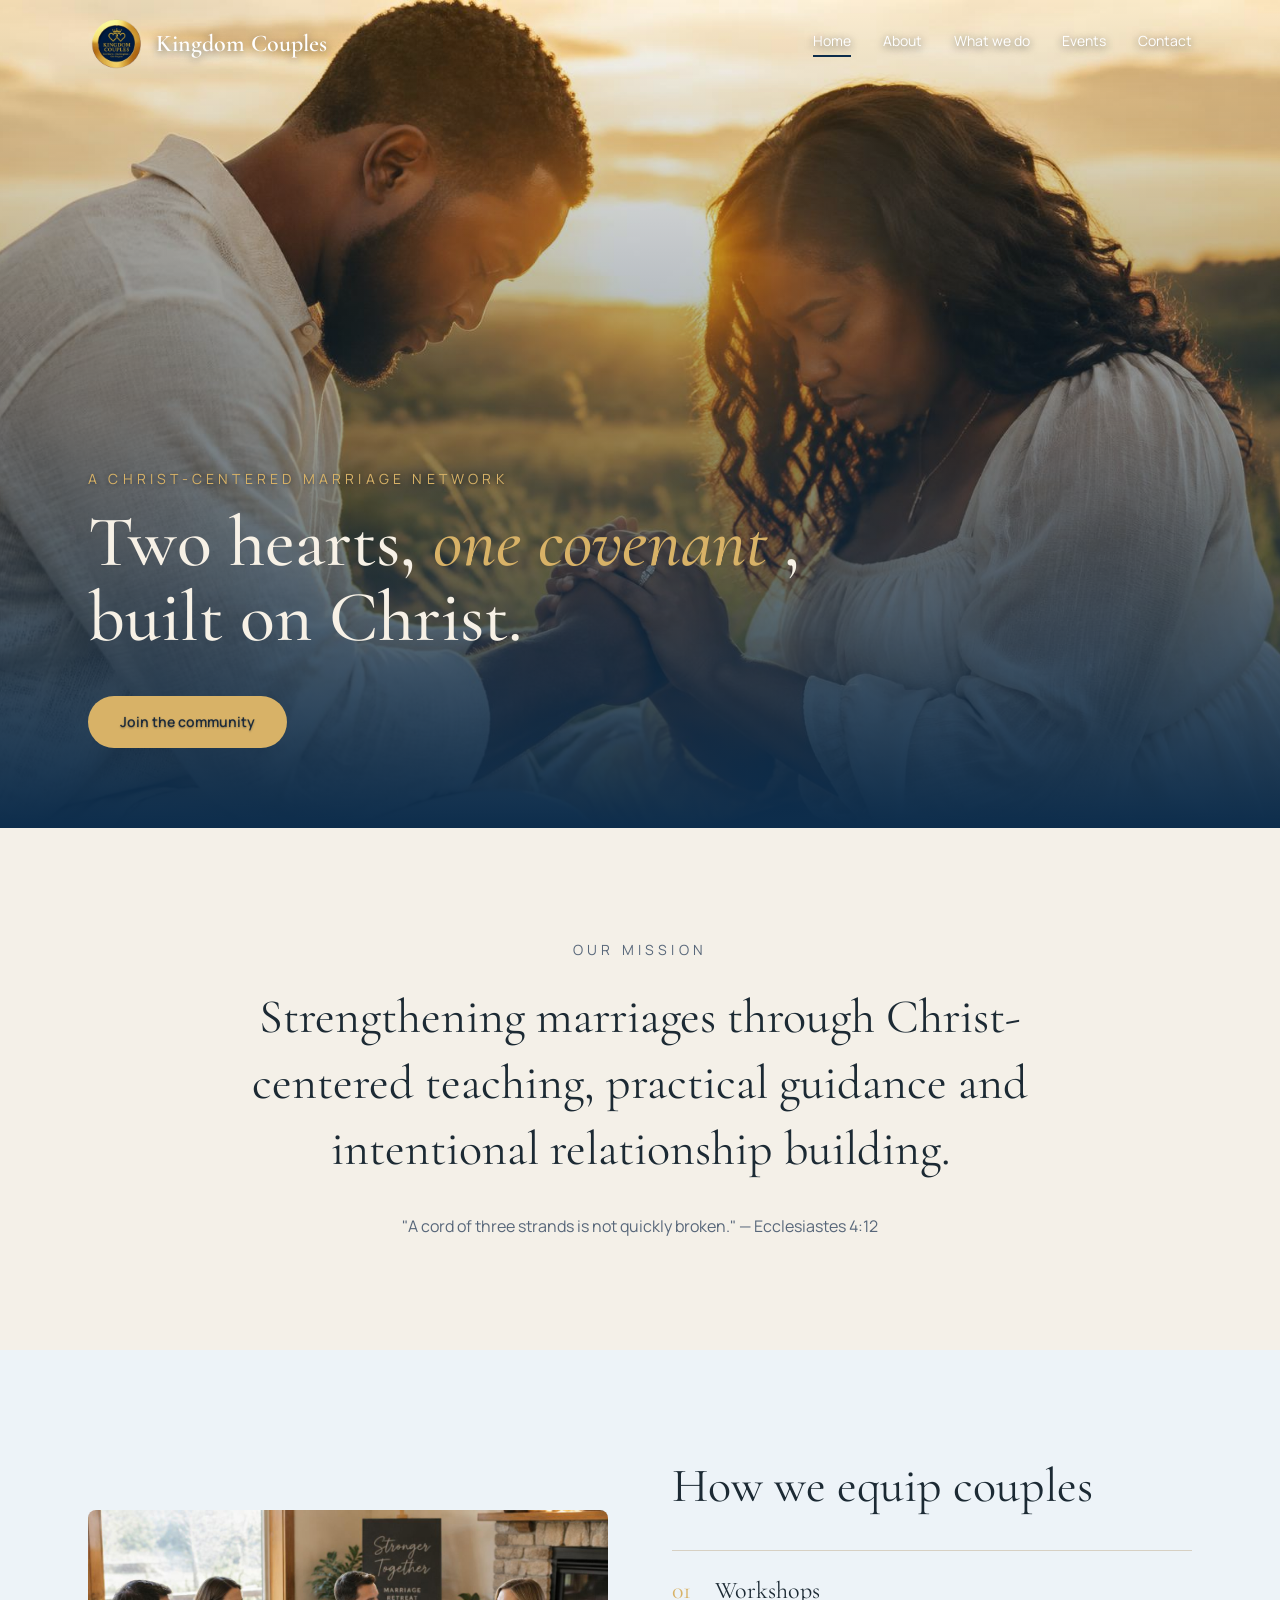
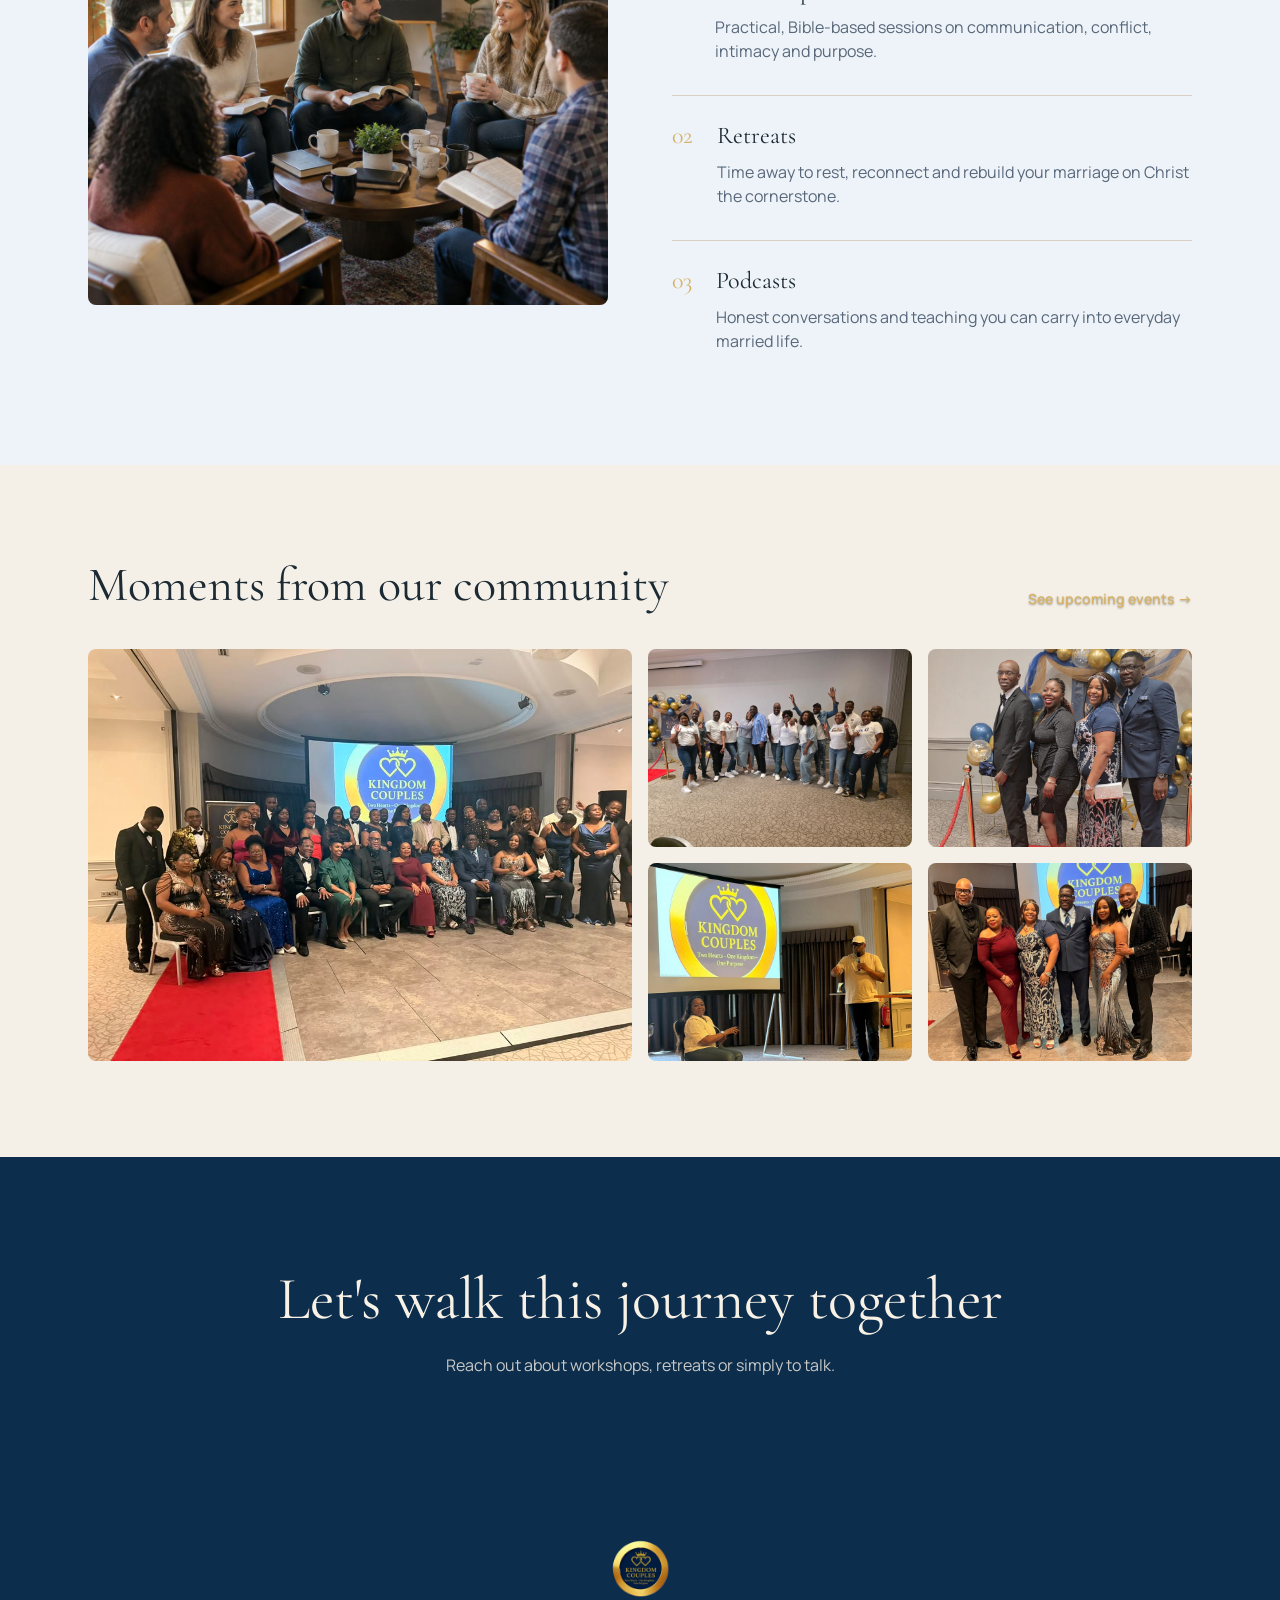
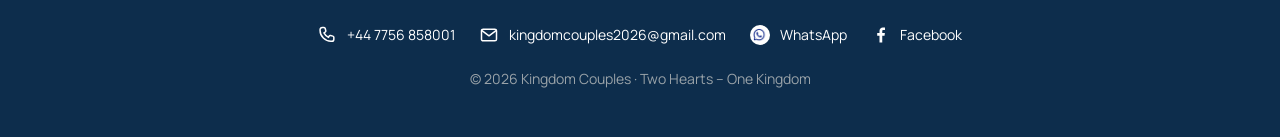
==== commit a612b758: "Add files via upload" ====
--- a/index.html
+++ b/index.html
@@ -1,401 +1,187 @@
-<!DOCTYPE html>
-<html lang="en">
-<head>
-<meta charset="utf-8">
-<meta name="viewport" content="width=device-width, initial-scale=1, viewport-fit=cover">
-<title>Kingdom Couples</title>
-<link rel="preconnect" href="https://fonts.googleapis.com">
-<link rel="preconnect" href="https://fonts.gstatic.com" crossorigin>
-<link href="https://fonts.googleapis.com/css2?family=Newsreader:ital,opsz,wght@0,6..72,400;0,6..72,500;0,6..72,600;1,6..72,400&family=Hanken+Grotesk:wght@400;500;600&display=swap" rel="stylesheet">
-<style>
-:root{
-  --navy:#001C41; --gold:#C29F34;
-  --bg:#FFFFFF; --ink:#0A1A33; --muted:#51607A; --soft:#F1F3F8; --line:#D5DBE6;
-  --gold-ink:#86691A; --accent:#001C41;
-  box-sizing:border-box;
-  padding-top:env(safe-area-inset-top,0px); padding-bottom:env(safe-area-inset-bottom,0px);
-}
-@media (prefers-color-scheme:dark){
-  :root:not([data-theme="light"]){
-    --bg:#030A16; --ink:#EEF1F7; --muted:#A4AEC2; --soft:#08142B; --line:#1B2B4A;
-    --gold-ink:#D2B25A; --accent:#D2B25A;
-  }
-}
-:root[data-theme="dark"]{
-  --bg:#030A16; --ink:#EEF1F7; --muted:#A4AEC2; --soft:#08142B; --line:#1B2B4A;
-  --gold-ink:#D2B25A; --accent:#D2B25A;
-}
-*,*::before,*::after{box-sizing:inherit}
-html{scroll-padding-top:calc(68px + env(safe-area-inset-top,0px))}
-body{margin:0;background:var(--bg);color:var(--ink);font-family:"Hanken Grotesk",system-ui,sans-serif;font-size:1.0625rem;line-height:1.75}
-h1,h2,h3{font-family:"Newsreader",Georgia,serif;font-weight:500;margin:0;line-height:1.15;letter-spacing:-.01em}
-p{margin:0 0 1.1em;max-width:58ch}
-a{color:inherit}
-:focus-visible{outline:2px solid var(--gold);outline-offset:4px}
-#app:focus{outline:none}
-.wrap{max-width:1100px;margin:0 auto;padding:0 1.75rem}
-.pad{padding:6.5rem 0}
-.soft{background:var(--soft)}
-
-/* header */
-header.top{position:sticky;top:0;z-index:10;background:var(--navy);color:#F4F1E8;padding-top:env(safe-area-inset-top,0px)}
-header.top .wrap{display:flex;align-items:center;justify-content:space-between;height:68px}
-.brand{display:flex;align-items:center;gap:.7rem;text-decoration:none;font-family:"Newsreader",serif;font-weight:600;font-size:1.3rem;color:var(--gold);letter-spacing:.01em}
-.brand svg{height:34px;width:auto;display:block}
-nav{display:flex;gap:1.9rem}
-nav a{position:relative;text-decoration:none;font-size:.95rem;letter-spacing:.02em;opacity:.9;padding:.3rem 0}
-nav a::after{content:"";position:absolute;left:0;right:0;bottom:-2px;height:2px;background:var(--gold);transform:scaleX(0);transform-origin:left;transition:transform .35s ease}
-nav a:hover{opacity:1;color:var(--gold)}
-nav a:hover::after,nav a[aria-current="page"]::after{transform:scaleX(1)}
-nav a[aria-current="page"]{opacity:1;color:var(--gold)}
-@media(max-width:640px){nav{gap:1rem}nav a{font-size:.88rem}.brand .nm{display:none}}
-
-/* shared pieces */
-.ln{display:block;width:64px;height:2px;background:var(--gold);margin-top:1.5rem;transform:scaleX(0);transform-origin:left;transition:transform .9s cubic-bezier(.2,.7,.2,1) .15s}
-.ln.in{transform:scaleX(1)}
-.ln.c{margin-left:auto;margin-right:auto;transform-origin:center}
-.dl{position:relative}
-.dl::before{content:"";position:absolute;left:0;right:0;top:0;height:var(--dh,1px);background:var(--dc,var(--line));transform:scaleX(0);transform-origin:left;transition:transform 1s cubic-bezier(.2,.7,.2,1) calc(var(--i,0)*110ms)}
-.dl.in::before{transform:scaleX(1)}
-.endline{height:1px;background:var(--line);transform:scaleX(0);transform-origin:left;transition:transform 1s cubic-bezier(.2,.7,.2,1) .2s}
-.endline.in{transform:scaleX(1)}
-h2{font-size:clamp(2.1rem,4.4vw,3.2rem)}
-.btn{display:inline-block;padding:.85rem 1.8rem;border-radius:2px;font-weight:600;font-size:.98rem;letter-spacing:.03em;text-decoration:none;border:1px solid var(--gold)}
-.btn.gold{background:var(--gold);color:var(--navy)}
-.btn.gold:hover{background:#D3B04A}
-.btn.line{color:#F4F1E8}
-.btn.line:hover{background:rgba(244,241,232,.1)}
-.more{display:inline-block;font-weight:600;color:var(--accent);text-underline-offset:5px}
-.cta{display:flex;gap:1rem;flex-wrap:wrap;justify-content:center;margin-top:2.4rem}
-.two{display:grid;grid-template-columns:1fr 1fr;gap:5rem;align-items:start}
-@media(max-width:800px){.two{grid-template-columns:1fr;gap:2rem}.pad{padding:4.5rem 0}}
-.statement{font-family:"Newsreader",serif;font-weight:400;font-size:clamp(1.45rem,2.6vw,1.95rem);line-height:1.4;margin:2rem 0 0;max-width:26ch}
-.muted{color:var(--muted)}
-.cols{display:grid;grid-template-columns:repeat(var(--n,3),1fr);gap:2.5rem;margin-top:4rem}
-.col{padding-top:1.3rem}
-.col h3{font-size:1.5rem;margin-bottom:.6rem}
-.col p{color:var(--muted);font-size:1rem;line-height:1.65;margin:0}
-@media(max-width:900px){.cols{grid-template-columns:repeat(2,1fr);gap:2.5rem 2rem}}
-@media(max-width:560px){.cols{grid-template-columns:1fr}}
-
-/* page header band */
-.phead{background:var(--navy);color:#F4F1E8;padding:5rem 0 4.2rem}
-.phead h1{font-size:clamp(2.6rem,6vw,4.2rem);font-weight:500}
-.phead p{color:#D5DAE6;font-size:1.15rem;margin:1.2rem 0 0}
-
-/* hero */
-.hero{background:var(--navy);color:#F4F1E8;text-align:center}
-.hero .wrap{padding-top:3.5rem;padding-bottom:5rem;display:flex;flex-direction:column;align-items:center}
-.hero h1{margin:0;cursor:pointer}
-.lg{display:block;width:min(400px,76vw);height:auto;overflow:visible}
-.lg path{fill:var(--gold);fill-opacity:0;fill-rule:evenodd;stroke:var(--gold);stroke-width:2.4;stroke-linejoin:round;stroke-dasharray:1;stroke-dashoffset:1;
-  animation:lgdraw var(--du,1.2s) cubic-bezier(.45,0,.25,1) var(--dl,0s) forwards,lgfill .9s ease 2.3s forwards}
-@keyframes lgdraw{to{stroke-dashoffset:0}}
-@keyframes lgfill{to{fill-opacity:1;stroke-opacity:0}}
-.tagline{width:100%;display:flex;align-items:center;justify-content:center;gap:1.4rem;margin:1.8rem 0 0;max-width:none;font-family:"Newsreader",serif;font-weight:500;font-size:clamp(1.2rem,2.8vw,1.65rem);color:var(--gold)}
-.tagline span{text-wrap:balance;text-align:center;opacity:0;transform:translateY(8px);animation:rise .9s ease 2.4s forwards}
-@keyframes rise{to{opacity:1;transform:none}}
-.fl{flex:1;max-width:130px;height:1px;background:var(--gold);transform:scaleX(0);transition:transform 1s cubic-bezier(.2,.7,.2,1) .3s}
-.fl.l{transform-origin:right}.fl.r{transform-origin:left}
-.hero .fl{transition:none;animation:grow 1.1s cubic-bezier(.2,.7,.2,1) 2.5s forwards}
-@keyframes grow{to{transform:scaleX(1)}}
-.in>.fl,.fl.in{transform:scaleX(1)}
-@media(max-width:620px){.hero .fl{display:none}}
-.next{position:relative;margin-top:3.2rem;padding-top:1.4rem;font-size:.98rem;width:100%;max-width:540px}
-.next::before{content:"";position:absolute;top:0;left:0;right:0;height:1px;background:rgba(194,159,52,.6);transform:scaleX(0);transform-origin:center;animation:grow 1.2s ease 2.8s forwards}
-.next a{color:var(--gold);text-underline-offset:5px}
-
-/* events */
-.tabs{display:flex;gap:1.6rem}
-.tabs button{font:inherit;font-size:.98rem;letter-spacing:.02em;padding:.3rem 0;border:0;border-bottom:2px solid transparent;background:transparent;color:var(--muted);cursor:pointer}
-.tabs button[aria-pressed="true"]{color:var(--ink);border-bottom-color:var(--gold)}
-.head-row{display:flex;justify-content:space-between;align-items:end;gap:1.5rem;flex-wrap:wrap}
-.event-list{list-style:none;margin:3rem 0 0;padding:0}
-.event{display:grid;grid-template-columns:150px 1fr auto;gap:2.2rem;align-items:start;padding:2.2rem 0}
-.date{font-family:"Newsreader",serif;font-size:2.5rem;font-weight:500;line-height:1}
-.date span{display:block;font-family:"Hanken Grotesk",sans-serif;font-weight:400;font-size:.9rem;color:var(--muted);margin-top:.5rem;letter-spacing:.04em}
-.event h3{font-size:1.65rem;margin-bottom:.4rem}
-.event .meta{color:var(--gold-ink);font-weight:600;font-size:.95rem;margin-bottom:.5rem}
-.event p{color:var(--muted);margin:0}
-.event a.cal{font-size:.95rem;text-underline-offset:5px;color:var(--accent);white-space:nowrap;font-weight:500}
-.empty{padding:2rem 0;color:var(--muted)}
-@media(max-width:700px){.event{grid-template-columns:1fr;gap:.9rem;padding:1.8rem 0}}
-
-/* verse band */
-.band{background:var(--navy);color:#F4F1E8;text-align:center;padding:5.5rem 0}
-.vb{display:flex;align-items:center;justify-content:center;gap:1.6rem}
-.band blockquote{margin:0;font-family:"Newsreader",serif;font-style:italic;font-weight:400;font-size:clamp(1.5rem,3.4vw,2.4rem);line-height:1.3;color:var(--gold);max-width:22ch}
-.band cite{display:block;margin-top:1.2rem;font-family:"Hanken Grotesk",sans-serif;font-style:normal;font-size:.9rem;letter-spacing:.05em;color:#D5DAE6}
-@media(max-width:620px){.vb .fl{display:none}}
-
-/* steps */
-.steps{position:relative;margin-top:2.5rem;padding-left:2.8rem;max-width:620px}
-.steps::before{content:"";position:absolute;left:.6rem;top:.7rem;bottom:.7rem;width:2px;background:var(--gold);transform:scaleY(0);transform-origin:top;transition:transform 1.6s cubic-bezier(.4,0,.2,1)}
-.steps.in::before{transform:scaleY(1)}
-.step{position:relative;padding-bottom:2rem}
-.step:last-child{padding-bottom:0}
-.step::before{content:"";position:absolute;left:-2.8rem;top:.55rem;width:14px;height:14px;border-radius:50%;background:var(--bg);border:2px solid var(--gold)}
-.step h3{font-size:1.4rem;margin-bottom:.3rem}
-.step p{color:var(--muted);margin:0}
-
-/* faq */
-.faq{margin-top:2.5rem;max-width:760px}
-.faq details{padding:1.2rem 0}
-.faq summary{cursor:pointer;font-family:"Newsreader",serif;font-weight:500;font-size:1.3rem}
-.faq details p{margin:.8rem 0 0;color:var(--muted)}
-
-/* contact */
-.contact{background:var(--navy);color:#F4F1E8;padding:3rem 2.6rem;max-width:620px}
-.contact h3{font-size:2rem;margin-bottom:1rem;color:var(--gold)}
-.contact p{color:#D5DAE6;max-width:40ch}
-.contact .btn{background:var(--gold);color:var(--navy);margin-top:.6rem}
-.contact .btn:hover{background:#D3B04A}
-@media(prefers-color-scheme:dark){:root:not([data-theme="light"]) .contact{border:1px solid var(--line)}}
-
-/* page enter */
-#app.enter{animation:pg .5s ease both}
-@keyframes pg{from{opacity:0;transform:translateY(10px)}}
-
-footer{border-top:1px solid rgba(194,159,52,.35);background:var(--navy);color:#F4F1E8;text-align:center;padding:4rem 0 3rem}
-footer svg{height:64px;width:auto}
-footer .mark{font-family:"Newsreader",serif;font-weight:600;font-size:1.8rem;color:var(--gold);margin-top:.8rem}
-footer .row{margin-top:1.2rem;font-size:.92rem;opacity:.9}
-footer nav{justify-content:center;margin-top:1.4rem;flex-wrap:wrap}
-footer a{color:var(--gold);text-underline-offset:5px}
-footer nav a{color:#F4F1E8}
-
-@media(prefers-reduced-motion:reduce){
-  .lg path{animation:none;stroke-dashoffset:0;fill-opacity:1;stroke-opacity:0}
-  .tagline span{animation:none;opacity:1;transform:none}
-  .hero .fl,.next::before{animation:none;transform:none}
-  #app.enter{animation:none}
-  *,*::before,*::after{transition:none!important}
-  .ln,.dl::before,.endline,.fl,.steps::before{transform:none}
-}
-</style>
-</head>
-<body>
-
-<header class="top">
-  <div class="wrap">
-    <a class="brand" href="#/" aria-label="Kingdom Couples home"><span data-sym></span><span class="nm">Kingdom Couples</span></a>
-    <nav aria-label="Main" id="mainNav">
-      <a href="#/about" data-r="/about">About</a>
-      <a href="#/events" data-r="/events">Events</a>
-      <a href="#/join" data-r="/join">Join</a>
-      <a href="#/contact" data-r="/contact">Contact</a>
-    </nav>
-  </div>
-</header>
-
-<main id="app" tabindex="-1"><noscript><div class="wrap pad">Please turn on JavaScript to view this site.</div></noscript></main>
-
-<footer>
-  <div class="wrap">
-    <span data-sym data-big></span>
-    <div class="mark">Kingdom Couples</div>
-    <div class="row">Two Hearts &ndash; One Kingdom &ndash; One Purpose</div>
-    <nav aria-label="Footer">
-      <a href="#/">Home</a><a href="#/about">About</a><a href="#/events">Events</a><a href="#/join">Join</a><a href="#/contact">Contact</a>
-    </nav>
-    <div class="row">&copy; <span id="yr"></span> &nbsp;&middot;&nbsp; <a href="https://www.facebook.com/profile.php?id=61584360152010" target="_blank" rel="noopener">Facebook</a></div>
-  </div>
-</footer>
-
-<script>
-/* ===== EDIT YOUR EVENTS HERE =====
-   These are SAMPLE events. Replace with real ones.
-   date format: YYYY-MM-DD, time is free text. */
-const EVENTS = [
-  { date:"2026-10-24", time:"4:00 PM", place:"To be announced", title:"Couples Fellowship Evening", text:"An evening of worship, a short teaching and time to connect with other couples." },
-  { date:"2026-11-14", time:"9:00 AM", place:"To be announced", title:"Marriage Workshop: Communication", text:"Practical teaching on listening, speaking with grace and resolving conflict." },
-  { date:"2026-12-12", time:"6:00 PM", place:"To be announced", title:"Year-End Couples Dinner", text:"A celebration dinner to give thanks for the year and pray for the one ahead." }
-];
-const FB="https://www.facebook.com/profile.php?id=61584360152010";
-
-/* ----- logo (traced from the supplied artwork) ----- */
-const LW=809, LH=688;
-const P={crown:"M267.9 50.0 L266.8 53.2 L266.8 57.8 L267.1 59.5 L269.0 63.5 L271.5 66.2 L274.2 68.3 L277.2 69.4 L282.2 69.6 L283.7 70.8 L291.6 93.5 L296.4 109.0 L306.3 138.0 L307.1 139.4 L308.2 139.9 L311.0 139.4 L323.0 134.7 L331.5 132.2 L346.8 128.8 L359.8 126.7 L382.8 124.2 L415.2 123.9 L437.0 124.5 L449.5 125.9 L469.5 128.8 L483.8 132.0 L492.0 134.5 L507.0 139.8 L508.7 139.9 L509.5 139.2 L513.1 128.5 L533.3 71.2 L534.8 69.7 L539.8 69.0 L543.0 67.8 L544.8 66.5 L547.8 61.8 L548.6 59.5 L549.0 56.5 L548.9 53.0 L547.5 49.0 L545.9 46.8 L543.0 44.3 L538.5 42.5 L535.8 42.0 L532.2 42.2 L527.2 44.2 L525.5 45.5 L523.1 48.8 L521.8 51.2 L521.0 54.5 L521.5 59.8 L522.4 61.8 L525.9 66.8 L526.0 67.8 L525.5 68.8 L517.5 77.6 L511.2 83.4 L506.5 87.0 L501.0 90.2 L494.8 93.1 L493.0 93.5 L489.5 93.5 L483.8 91.9 L479.8 89.0 L477.5 86.5 L476.3 84.5 L474.4 79.2 L474.4 73.5 L475.5 72.2 L478.2 70.4 L480.1 68.5 L481.5 66.5 L482.8 63.5 L482.9 59.8 L481.6 55.8 L479.0 52.6 L477.0 51.3 L473.2 49.9 L468.8 49.9 L465.0 51.7 L463.1 53.2 L461.4 55.5 L460.1 58.8 L460.0 62.8 L460.4 64.5 L461.9 67.5 L465.4 71.8 L465.1 73.0 L463.0 76.5 L457.8 82.5 L452.8 86.2 L447.8 87.9 L442.8 87.6 L439.5 86.2 L437.5 84.8 L431.8 78.8 L427.7 73.8 L423.0 65.0 L417.3 51.8 L412.9 38.5 L411.8 32.5 L412.5 31.2 L418.0 28.1 L419.7 26.2 L421.7 22.5 L422.4 19.8 L422.6 16.5 L421.1 11.8 L418.2 8.4 L414.5 6.0 L408.8 4.5 L404.8 5.0 L399.8 7.2 L396.0 10.8 L394.1 14.5 L393.7 19.8 L394.4 22.5 L395.6 25.0 L398.8 28.4 L404.2 31.2 L404.8 32.2 L401.6 43.8 L394.9 61.8 L390.3 70.5 L384.1 79.0 L381.2 82.2 L377.0 85.8 L372.8 87.8 L367.2 87.8 L362.0 85.3 L358.0 82.2 L351.3 74.0 L351.0 72.0 L354.3 68.8 L356.4 65.0 L356.8 59.2 L356.1 56.5 L354.9 54.5 L352.8 52.4 L350.2 51.1 L345.8 50.0 L341.0 50.9 L337.8 52.6 L334.6 56.2 L333.5 60.0 L333.9 65.2 L334.7 67.0 L336.8 69.7 L341.8 72.6 L342.7 73.8 L343.0 75.5 L342.4 82.5 L340.3 87.2 L336.5 91.1 L331.8 93.3 L327.8 93.8 L320.8 92.1 L311.5 87.2 L304.2 81.9 L301.0 79.0 L291.6 68.5 L291.1 67.0 L293.3 62.8 L294.8 58.5 L295.2 56.0 L295.1 53.2 L293.1 48.2 L289.0 44.0 L283.5 42.1 L277.8 42.2 L274.0 43.5 L271.5 45.2 L268.9 48.0Z",hearts:"M431.5 148.9 L421.2 153.8 L420.3 154.6 L420.0 155.4 L430.2 165.5 L435.6 172.1 L436.5 172.7 L437.8 172.8 L450.0 170.8 L460.5 170.9 L473.2 173.8 L481.2 177.6 L486.5 181.4 L491.8 185.9 L496.6 191.0 L502.2 198.0 L508.1 208.5 L513.1 221.8 L514.5 223.1 L515.7 222.8 L516.8 221.5 L522.3 209.0 L527.1 200.0 L532.1 192.8 L537.5 186.0 L545.2 179.3 L549.2 176.9 L558.0 173.1 L563.5 171.7 L572.5 170.5 L580.8 170.9 L591.2 173.0 L600.5 176.8 L609.8 183.4 L614.0 187.5 L620.8 196.2 L624.6 203.8 L626.8 210.8 L628.0 218.5 L628.0 225.8 L626.9 234.0 L625.8 238.8 L623.4 245.8 L620.4 252.0 L614.9 261.2 L605.6 273.5 L594.1 286.2 L568.2 312.2 L554.5 327.0 L519.0 362.5 L517.0 363.6 L515.8 362.9 L506.0 354.2 L478.4 325.8 L436.8 284.0 L424.5 270.5 L419.1 263.8 L412.3 252.8 L408.9 245.5 L405.4 236.2 L404.0 230.2 L402.7 214.0 L399.9 206.5 L396.2 200.0 L390.5 193.5 L387.2 190.7 L386.3 190.8 L385.4 191.8 L382.2 201.5 L380.1 213.2 L380.0 229.0 L381.3 237.5 L384.4 248.5 L389.3 261.2 L393.9 269.5 L398.7 276.8 L409.1 290.5 L428.0 311.5 L454.5 338.2 L481.8 364.5 L497.5 380.6 L501.8 384.2 L514.5 397.0 L516.2 398.4 L517.5 398.6 L520.0 396.8 L534.0 383.1 L560.5 356.3 L570.0 347.8 L588.5 329.0 L593.0 323.8 L619.2 297.2 L628.9 286.5 L635.0 278.8 L641.4 268.8 L646.2 259.8 L650.7 248.5 L653.4 238.8 L654.5 230.0 L654.8 217.8 L653.1 206.8 L650.9 199.0 L646.5 188.5 L641.6 179.5 L636.1 172.2 L629.8 165.8 L622.0 159.5 L612.2 153.6 L603.0 149.6 L592.5 146.5 L583.0 145.0 L567.0 145.0 L557.5 146.5 L549.8 148.9 L538.8 153.6 L532.0 157.8 L523.8 164.8 L516.9 172.2 L515.5 173.2 L514.3 172.7 L504.0 162.6 L497.0 157.4 L487.5 152.0 L477.0 147.7 L471.5 146.4 L462.5 145.0 L450.0 145.0 L440.2 146.4ZM389.5 149.9 L379.5 146.8 L369.2 145.0 L358.8 144.5 L350.0 145.2 L342.0 146.5 L327.2 152.1 L321.5 155.2 L311.0 163.2 L307.6 166.5 L302.1 173.2 L300.8 174.0 L293.2 166.0 L285.8 159.6 L276.5 153.8 L268.2 149.8 L261.8 147.6 L247.8 145.0 L234.0 145.0 L224.5 146.4 L213.8 149.2 L206.2 152.0 L195.8 157.7 L185.8 165.1 L180.0 171.0 L175.1 177.5 L171.1 184.2 L166.8 193.5 L164.8 199.5 L162.4 208.8 L161.2 219.2 L161.4 230.2 L163.5 241.8 L167.1 253.8 L172.1 264.2 L176.4 271.8 L181.6 279.2 L189.1 288.8 L204.0 305.2 L281.5 382.5 L291.0 391.0 L296.5 396.6 L299.2 398.7 L300.8 398.8 L302.2 397.8 L328.0 371.5 L373.2 327.2 L397.4 302.8 L401.2 298.2 L401.1 296.8 L392.6 287.0 L386.9 279.3 L386.0 278.7 L385.0 278.9 L368.1 297.0 L340.5 324.2 L313.0 352.2 L306.2 358.6 L302.0 363.2 L300.5 364.4 L299.2 364.5 L297.5 363.2 L253.8 319.5 L243.2 308.2 L220.2 285.0 L212.6 276.8 L201.9 263.2 L197.6 256.0 L193.4 247.8 L190.9 241.5 L188.7 232.8 L188.0 225.0 L188.0 218.5 L189.0 212.2 L191.1 204.8 L195.0 196.8 L200.2 189.2 L207.8 181.9 L215.5 176.5 L219.5 174.7 L229.2 171.8 L236.0 170.9 L242.8 170.5 L252.0 171.6 L260.5 174.1 L266.2 176.8 L274.8 182.8 L279.0 186.5 L285.9 194.8 L289.6 200.0 L293.3 207.2 L299.3 222.5 L299.9 223.4 L300.7 223.6 L301.7 222.5 L304.7 214.2 L307.8 207.5 L313.8 197.5 L321.5 187.8 L327.5 181.8 L332.5 177.8 L339.8 173.9 L348.2 171.9 L356.5 170.5 L365.2 170.9 L376.2 172.9 L383.0 175.6 L392.8 181.9 L399.0 187.5 L405.9 196.5 L408.9 202.0 L412.6 211.5 L414.1 229.2 L417.4 240.2 L420.0 246.0 L424.7 254.2 L427.1 257.7 L428.4 258.1 L429.2 257.2 L434.6 242.5 L436.7 233.5 L437.8 223.5 L437.8 216.5 L436.8 209.0 L436.7 205.5 L433.6 194.2 L431.0 188.0 L425.4 178.5 L416.5 167.8 L411.0 162.7 L401.5 155.9Z",k1:"M669.2 438.3 L668.8 440.5 L669.4 442.3 L677.8 444.4 L679.2 445.5 L679.9 447.0 L679.8 526.0 L678.5 530.0 L677.2 531.5 L674.2 532.8 L669.0 533.9 L668.1 534.4 L667.5 536.2 L668.6 538.6 L669.8 539.2 L674.5 539.4 L696.8 539.2 L699.2 538.5 L700.3 537.0 L700.4 535.5 L699.7 534.2 L692.2 532.4 L690.5 530.8 L689.6 528.2 L689.2 521.5 L689.7 458.1 L691.2 460.2 L723.6 534.0 L726.3 539.1 L728.0 539.5 L731.2 539.0 L732.9 537.8 L734.2 535.8 L743.4 514.0 L761.1 469.2 L764.5 461.5 L765.7 460.2 L766.5 461.0 L766.7 464.8 L766.8 516.0 L766.4 529.2 L765.4 531.2 L763.2 532.7 L757.2 533.4 L755.6 534.0 L754.7 535.2 L754.7 537.8 L756.2 539.1 L759.8 539.4 L796.0 539.4 L798.0 538.8 L799.1 538.0 L799.5 536.0 L798.7 534.3 L796.0 533.2 L792.8 532.9 L789.5 531.8 L787.9 530.5 L786.6 526.5 L786.2 520.8 L786.5 449.2 L787.6 446.2 L789.0 444.5 L790.8 443.9 L795.5 443.2 L797.1 442.4 L797.5 439.8 L796.7 438.0 L795.0 437.5 L772.8 437.5 L767.2 437.8 L764.4 439.3 L760.7 447.0 L739.4 499.8 L736.6 507.5 L735.5 508.8 L734.2 507.8 L728.6 495.5 L705.6 442.2 L703.6 438.8 L702.2 437.8 L700.8 437.5 L671.0 437.5ZM427.6 438.6 L426.8 440.5 L427.6 442.3 L428.8 442.9 L433.5 443.1 L437.0 444.2 L438.5 445.5 L439.2 448.0 L438.9 528.5 L438.0 530.8 L436.2 532.2 L434.2 532.9 L429.8 533.1 L428.1 533.9 L427.4 534.8 L427.0 536.2 L427.2 537.5 L428.0 538.6 L429.2 539.2 L433.5 539.5 L476.2 539.2 L485.8 538.4 L491.2 537.4 L502.8 533.9 L511.2 529.4 L516.2 525.6 L521.9 520.0 L526.9 513.0 L531.5 503.0 L532.6 498.8 L533.8 491.0 L533.8 480.8 L532.3 473.0 L529.9 466.5 L525.2 458.2 L519.5 451.9 L514.0 447.5 L508.8 444.4 L499.8 441.0 L490.5 438.7 L477.5 437.5 L431.0 437.5 L429.0 437.8ZM463.5 445.6 L469.8 445.0 L478.2 445.3 L487.2 447.6 L493.0 450.4 L497.2 453.5 L502.5 458.8 L506.8 465.8 L509.1 471.0 L510.6 476.2 L511.8 487.8 L511.1 497.2 L509.1 505.5 L504.9 514.8 L501.1 520.0 L495.2 525.1 L487.2 529.4 L478.8 531.9 L472.0 532.2 L462.8 531.9 L461.0 530.8 L460.1 528.2 L460.0 448.8 L460.8 446.8ZM190.6 438.1 L189.6 440.8 L190.3 442.7 L191.8 443.4 L199.0 444.4 L201.4 446.5 L202.1 448.5 L202.5 452.5 L202.5 504.5 L202.0 525.2 L201.3 528.2 L199.9 530.8 L198.2 532.0 L189.4 534.5 L188.8 536.0 L189.4 538.4 L191.2 539.2 L221.2 539.2 L223.5 538.6 L224.6 537.0 L224.6 535.2 L223.5 533.6 L222.2 533.1 L217.8 532.9 L216.0 532.3 L214.2 530.8 L212.8 527.8 L212.0 520.5 L211.8 495.5 L212.2 491.5 L212.0 487.8 L212.5 480.0 L212.5 466.5 L212.1 461.0 L212.6 460.3 L214.1 461.5 L274.9 537.9 L276.2 539.0 L279.2 539.4 L283.0 539.4 L284.9 538.4 L286.4 535.5 L287.2 528.0 L287.5 453.5 L287.8 450.2 L288.8 447.2 L290.8 445.3 L293.5 444.1 L297.8 443.9 L299.4 442.9 L300.6 440.5 L300.6 439.0 L300.1 438.1 L298.5 437.5 L267.5 437.5 L264.8 438.2 L263.5 439.8 L263.4 441.5 L264.3 442.8 L266.0 443.4 L269.5 443.6 L273.2 444.6 L275.6 446.2 L276.6 448.8 L277.5 453.8 L277.8 459.2 L277.8 485.8 L277.2 495.8 L277.5 506.2 L276.9 507.2 L274.1 504.5 L255.9 481.0 L221.5 438.4 L218.8 437.5 L192.5 437.5ZM130.0 437.7 L129.1 438.3 L128.4 439.5 L128.3 441.2 L128.7 442.2 L130.0 443.0 L136.0 444.2 L138.5 445.4 L140.2 447.5 L141.3 451.0 L141.5 525.0 L141.0 528.8 L139.7 531.4 L137.5 532.8 L129.8 534.4 L129.0 535.8 L129.3 538.0 L130.1 539.1 L131.5 539.6 L137.8 539.2 L173.2 539.2 L174.6 538.2 L175.1 537.0 L175.2 535.8 L174.5 534.6 L173.2 533.9 L165.8 532.6 L163.5 531.2 L162.3 529.2 L162.0 524.8 L162.2 450.0 L163.0 447.0 L165.5 444.6 L169.0 443.3 L173.2 443.1 L174.9 442.5 L175.5 441.2 L175.2 439.0 L174.2 437.9 L172.5 437.5ZM69.0 437.9 L68.1 439.2 L68.0 441.5 L68.4 442.4 L71.5 443.5 L77.2 444.4 L78.3 445.5 L78.1 447.0 L75.7 450.8 L57.9 473.0 L45.4 487.0 L44.7 488.5 L44.9 490.5 L48.4 495.5 L76.3 529.2 L76.6 530.8 L75.5 532.1 L74.0 532.8 L71.0 533.2 L69.9 534.2 L69.8 537.0 L71.0 539.0 L73.0 539.5 L115.5 539.5 L117.0 539.2 L118.0 538.2 L118.4 537.0 L118.3 535.2 L117.6 534.1 L116.5 533.6 L111.2 532.8 L108.5 531.9 L105.8 530.3 L102.6 527.5 L82.1 504.8 L64.2 481.2 L63.6 479.8 L64.2 478.2 L71.0 470.0 L81.8 458.6 L91.5 449.5 L94.5 447.1 L98.5 445.1 L108.5 442.9 L109.6 441.5 L109.4 439.0 L108.7 438.2 L107.2 437.6 L73.0 437.5ZM13.0 437.7 L12.2 438.3 L11.8 439.2 L11.8 441.5 L12.2 442.3 L13.5 443.0 L20.2 444.5 L22.5 446.8 L23.4 449.8 L23.7 523.2 L23.4 526.5 L22.1 530.4 L17.8 532.8 L12.5 533.1 L11.6 533.5 L10.8 534.8 L10.9 538.2 L11.6 538.9 L12.8 539.2 L46.0 539.5 L53.2 539.0 L54.3 538.2 L54.9 537.0 L54.9 535.8 L54.4 534.6 L53.2 533.9 L47.2 532.9 L45.8 532.2 L44.2 530.5 L43.4 527.8 L43.0 489.5 L43.5 486.5 L43.2 459.2 L43.5 451.8 L44.2 446.8 L46.5 444.2 L53.4 442.3 L54.2 440.8 L54.2 439.2 L53.2 438.0 L51.5 437.5ZM593.5 436.6 L580.8 440.1 L572.0 444.4 L567.8 447.3 L562.2 452.0 L555.2 460.8 L550.4 470.0 L548.1 478.8 L547.5 488.2 L548.0 498.0 L549.1 503.8 L550.4 508.5 L552.8 514.5 L557.5 522.0 L564.0 528.8 L568.5 532.2 L573.2 535.1 L582.2 538.7 L591.5 540.8 L607.2 540.8 L615.0 539.6 L622.0 537.3 L628.2 534.1 L633.2 530.9 L639.9 525.2 L643.2 521.5 L647.1 515.8 L651.9 505.5 L654.4 494.5 L654.5 481.5 L653.4 475.0 L651.1 467.5 L646.6 458.2 L641.0 451.0 L637.2 447.4 L633.5 444.7 L623.5 439.9 L616.0 437.6 L607.5 436.2ZM595.8 444.1 L602.8 444.0 L608.8 445.4 L614.8 448.1 L618.0 450.2 L620.8 452.8 L625.4 459.2 L629.2 467.2 L632.4 481.2 L632.8 490.8 L632.1 501.5 L630.1 510.2 L627.2 517.2 L624.8 521.2 L622.3 524.2 L617.5 528.5 L613.5 530.7 L606.2 532.9 L599.8 533.0 L593.8 531.6 L587.8 528.9 L581.2 523.8 L577.5 519.0 L573.3 511.0 L571.3 504.5 L569.9 497.0 L569.8 479.5 L570.1 476.2 L572.2 466.8 L574.8 460.8 L578.4 455.0 L583.5 449.7 L588.5 446.5 L592.0 445.0ZM329.8 448.6 L322.0 456.2 L317.9 461.8 L312.9 472.2 L310.8 481.0 L310.1 488.0 L310.9 499.8 L311.9 504.2 L315.8 514.5 L318.1 518.8 L321.6 523.8 L327.0 529.1 L335.2 534.5 L345.0 538.5 L355.0 540.6 L365.2 541.5 L382.2 540.6 L393.0 538.5 L400.5 536.1 L403.0 534.6 L404.3 533.0 L404.8 531.0 L404.0 513.5 L404.8 504.2 L405.4 502.8 L407.0 501.3 L412.1 499.4 L412.7 497.8 L411.7 496.2 L410.2 495.8 L372.5 495.8 L371.3 496.2 L370.8 498.0 L371.0 499.5 L371.8 500.5 L373.5 501.0 L379.5 501.3 L383.2 502.9 L384.9 504.8 L385.2 506.5 L385.2 525.0 L384.7 528.8 L384.1 530.0 L382.8 530.9 L374.5 532.9 L363.2 531.9 L356.0 529.4 L351.2 526.4 L346.0 521.8 L341.6 516.0 L337.3 507.8 L335.0 500.2 L333.8 493.8 L333.5 485.2 L333.8 479.2 L334.8 472.2 L337.0 465.8 L339.4 461.0 L342.4 456.8 L346.0 453.0 L349.5 450.2 L358.2 445.7 L364.8 444.1 L373.5 444.0 L379.0 445.2 L385.8 448.4 L390.2 451.8 L393.5 456.0 L396.9 465.8 L398.5 466.9 L401.2 467.0 L402.5 466.2 L402.9 463.8 L402.8 457.5 L403.8 449.2 L403.8 442.8 L403.3 441.4 L400.0 440.0 L388.8 437.4 L378.0 436.2 L364.0 436.2 L354.5 437.6 L349.0 438.9 L337.0 443.8Z",k2:"M592.0 579.6 L590.9 581.8 L591.6 583.6 L593.2 584.4 L597.0 585.0 L600.8 586.4 L602.8 588.2 L603.9 590.8 L604.0 667.5 L602.9 671.0 L601.0 672.9 L599.0 673.7 L591.6 675.2 L590.8 677.0 L591.4 679.0 L592.5 679.9 L593.8 680.2 L667.0 680.2 L668.9 679.6 L670.6 676.0 L672.1 667.0 L674.1 659.2 L674.4 654.0 L673.7 652.8 L672.2 651.9 L670.5 651.8 L668.8 652.6 L663.0 661.8 L659.0 666.4 L655.8 668.7 L652.0 670.2 L645.2 671.5 L631.5 671.5 L629.0 671.2 L625.8 670.2 L624.6 669.4 L623.9 668.2 L623.5 664.8 L623.5 639.2 L624.1 632.6 L624.8 632.0 L626.0 631.8 L645.5 631.9 L648.2 633.4 L649.6 634.8 L653.1 641.9 L654.0 642.6 L655.2 642.4 L656.6 641.0 L657.2 636.8 L657.9 616.0 L657.6 614.0 L656.9 612.9 L655.2 612.2 L653.8 612.7 L652.1 615.0 L649.0 622.0 L647.8 623.1 L646.0 623.6 L625.8 623.8 L624.4 623.3 L623.8 622.2 L623.5 615.8 L623.8 600.2 L623.2 588.3 L624.0 587.5 L625.2 587.2 L644.0 587.2 L651.2 588.4 L653.8 589.6 L656.6 592.0 L658.7 595.2 L662.1 602.8 L663.5 604.1 L664.8 604.3 L666.2 603.2 L666.8 601.5 L666.7 583.0 L665.9 580.2 L664.8 579.3 L663.2 579.0 L593.8 579.0ZM494.6 579.7 L493.3 582.0 L494.0 583.9 L495.2 584.6 L498.8 585.1 L502.5 586.2 L504.4 588.2 L505.1 590.2 L505.5 598.8 L505.2 664.8 L504.8 669.0 L503.5 671.9 L501.8 673.1 L493.8 675.2 L493.0 677.0 L493.4 679.2 L494.5 680.0 L496.0 680.2 L566.5 680.2 L569.5 679.9 L570.7 679.4 L571.9 676.8 L574.2 659.5 L574.4 653.2 L573.7 652.2 L572.2 651.5 L570.2 651.4 L568.2 653.0 L565.1 658.8 L559.0 666.9 L556.2 668.9 L553.0 670.0 L545.2 670.8 L538.5 671.0 L531.0 670.4 L527.8 669.1 L526.4 667.8 L525.8 666.5 L525.2 645.0 L525.2 602.5 L525.8 589.5 L526.9 587.5 L529.0 585.8 L531.8 584.9 L536.2 584.7 L537.8 583.9 L538.7 582.2 L537.8 579.8 L536.0 579.0 L497.2 579.0ZM395.2 579.3 L394.1 580.1 L393.3 581.5 L393.2 582.8 L393.7 583.7 L395.2 584.6 L402.5 586.3 L404.8 588.5 L405.9 591.0 L406.5 665.8 L405.9 670.2 L405.0 671.8 L402.5 673.4 L395.5 675.3 L394.2 676.8 L394.2 678.8 L395.0 679.8 L396.8 680.2 L432.8 680.2 L436.8 680.0 L438.8 679.4 L440.7 677.8 L440.8 677.0 L440.2 676.1 L438.8 675.1 L435.5 674.6 L431.2 672.9 L428.6 670.9 L427.1 668.5 L426.5 655.2 L426.9 641.8 L428.2 640.8 L440.2 640.3 L448.0 639.4 L456.8 636.8 L462.2 634.2 L468.0 630.0 L471.0 627.2 L473.6 624.0 L475.6 620.5 L477.2 615.5 L477.8 611.8 L477.8 604.5 L476.2 597.5 L473.0 592.0 L469.5 588.4 L463.5 584.2 L454.5 580.4 L444.8 579.0ZM427.8 587.5 L432.8 587.3 L439.5 587.8 L444.2 589.2 L448.8 591.9 L452.2 595.2 L454.8 599.0 L456.6 603.0 L457.2 611.8 L456.6 617.5 L455.2 620.8 L452.6 624.5 L449.5 627.6 L442.0 631.8 L434.8 633.0 L430.5 633.0 L427.8 632.6 L426.8 631.5 L426.5 628.0 L426.5 591.8 L426.1 589.2 L426.6 588.1ZM272.4 579.6 L271.5 582.0 L272.3 583.9 L273.5 584.6 L276.5 584.9 L280.0 585.9 L282.1 587.8 L282.9 589.8 L283.2 652.8 L284.2 658.0 L285.8 662.5 L288.2 667.0 L291.2 671.0 L294.2 673.4 L299.8 676.9 L304.8 679.0 L313.8 681.1 L325.0 681.6 L335.2 681.2 L341.0 679.8 L348.5 676.6 L355.7 671.8 L361.1 665.2 L363.6 660.5 L365.5 655.0 L367.6 643.8 L368.0 590.8 L369.1 587.5 L370.2 586.2 L373.0 585.0 L376.2 584.5 L379.1 583.3 L379.8 581.8 L379.1 579.8 L377.2 579.0 L346.8 579.0 L345.2 579.4 L344.1 580.8 L343.9 582.5 L344.8 584.1 L345.8 584.6 L349.8 585.2 L353.2 586.6 L355.8 589.0 L356.9 591.8 L358.0 600.5 L358.2 632.0 L357.8 646.5 L356.5 652.2 L355.2 656.0 L352.2 661.2 L349.0 665.2 L345.0 668.1 L341.0 670.1 L337.0 671.4 L328.8 672.4 L319.8 670.9 L315.2 668.7 L312.8 666.8 L309.4 662.8 L306.5 657.5 L305.2 654.2 L302.9 645.0 L302.8 590.2 L304.0 587.8 L305.8 586.3 L309.2 584.8 L314.0 584.8 L315.4 584.3 L316.7 582.2 L316.2 580.2 L315.2 579.3 L314.0 579.0 L274.2 579.0ZM203.0 577.2 L195.5 578.1 L191.0 579.2 L180.5 583.6 L172.0 588.9 L163.5 597.2 L158.7 604.0 L154.7 613.0 L152.3 626.0 L152.5 635.5 L154.7 647.0 L159.2 658.2 L162.7 663.5 L169.8 670.4 L174.2 673.6 L179.0 676.2 L188.2 680.0 L199.8 682.4 L211.2 682.2 L222.2 680.0 L232.8 675.4 L239.0 671.3 L246.9 663.2 L251.1 657.2 L253.5 653.0 L256.6 645.2 L258.8 635.2 L258.8 623.0 L257.7 615.2 L256.6 611.0 L253.5 603.5 L249.2 596.5 L243.0 589.6 L235.8 584.4 L231.2 582.0 L226.5 580.2 L218.5 578.1 L208.8 577.2ZM199.5 585.9 L208.0 585.8 L214.2 587.1 L217.8 588.7 L221.5 591.2 L226.2 595.5 L230.1 601.0 L233.4 608.0 L235.9 616.5 L236.8 623.5 L237.0 636.2 L235.9 645.2 L233.8 652.8 L230.7 659.5 L226.8 665.2 L222.5 669.0 L216.2 672.1 L210.2 673.6 L203.2 673.6 L197.0 672.1 L193.5 670.7 L190.2 668.8 L185.0 664.0 L182.6 661.0 L179.1 654.5 L175.8 644.8 L174.6 637.8 L174.0 627.2 L174.6 618.0 L176.7 609.2 L180.0 601.0 L183.4 596.0 L190.0 589.7 L195.2 587.1ZM755.8 580.6 L745.8 578.1 L735.8 577.0 L728.5 577.0 L720.8 578.1 L714.5 579.7 L707.2 583.2 L702.0 587.4 L698.4 592.0 L696.4 596.0 L695.2 600.5 L695.0 610.5 L696.4 616.0 L698.7 620.5 L702.8 625.0 L708.8 629.6 L731.0 641.2 L737.0 644.8 L740.1 648.0 L742.4 651.5 L743.3 653.5 L743.9 657.8 L743.6 661.5 L742.6 664.5 L741.2 666.5 L737.2 669.9 L733.8 671.6 L730.2 672.6 L724.0 673.0 L719.8 672.6 L715.5 671.3 L708.5 666.6 L703.4 659.5 L699.0 650.8 L697.0 649.6 L694.5 649.9 L692.4 651.1 L692.0 653.2 L693.6 663.0 L694.1 671.5 L695.0 675.8 L696.8 677.7 L705.8 680.7 L714.8 682.3 L727.8 682.5 L732.8 681.9 L740.8 680.0 L747.5 677.1 L754.0 672.5 L758.4 667.0 L760.6 662.5 L761.7 658.8 L762.2 650.2 L761.9 646.5 L760.8 642.2 L758.0 636.2 L754.2 632.0 L750.8 628.9 L746.5 625.9 L729.0 617.3 L719.5 611.6 L716.1 608.2 L714.8 606.2 L713.8 603.8 L713.4 600.0 L713.8 596.0 L714.4 594.2 L716.1 591.8 L719.2 588.8 L724.5 585.9 L730.8 585.0 L732.8 585.1 L738.8 586.7 L743.2 589.5 L745.9 592.2 L747.7 595.0 L751.7 605.2 L753.5 606.6 L756.5 606.6 L757.4 605.7 L757.8 604.5 L757.8 583.0 L757.3 581.6ZM87.5 578.1 L76.5 581.6 L69.5 585.1 L61.5 591.0 L55.0 598.0 L52.3 601.5 L48.4 608.8 L46.2 615.0 L44.9 620.5 L44.0 629.8 L44.9 641.2 L46.2 647.0 L48.1 652.2 L53.2 661.8 L55.6 665.2 L60.0 669.8 L65.5 673.8 L77.0 678.9 L86.2 681.1 L96.5 681.8 L107.8 681.2 L112.8 680.0 L116.8 678.4 L125.0 674.1 L128.2 671.9 L132.0 668.5 L136.2 663.8 L137.9 658.0 L137.7 656.3 L136.0 655.1 L134.0 655.3 L132.6 656.5 L129.5 660.5 L124.2 665.1 L117.8 668.3 L111.2 670.1 L104.2 670.5 L95.2 670.1 L90.5 668.8 L85.2 666.4 L80.2 662.5 L75.1 656.5 L72.0 651.5 L68.9 644.2 L66.9 635.2 L66.8 622.8 L68.2 613.2 L70.1 607.8 L72.9 602.5 L77.1 596.5 L80.5 593.0 L83.8 590.4 L87.8 588.2 L96.5 585.8 L105.5 585.9 L110.5 586.9 L115.5 589.1 L120.0 592.8 L123.0 596.8 L128.2 607.9 L129.5 608.7 L133.5 608.6 L134.4 607.8 L134.8 606.5 L134.7 584.0 L134.2 582.8 L133.0 582.0 L122.8 579.2 L109.2 577.1 L95.0 577.0Z"};
-const logoSVG=()=>`<svg class="lg" viewBox="0 0 ${LW} ${LH}" role="img" aria-label="Kingdom Couples logo: a crown above two interlocked hearts">
-<path pathLength="1" style="--dl:0s;--du:1.1s" d="${P.crown}"/>
-<path pathLength="1" style="--dl:.15s;--du:1.7s" d="${P.hearts}"/>
-<path pathLength="1" style="--dl:.9s;--du:1.2s" d="${P.k1}"/>
-<path pathLength="1" style="--dl:1.2s;--du:1.2s" d="${P.k2}"/></svg>`;
-const symSVG=()=>`<svg viewBox="157 0 502 402" aria-hidden="true" focusable="false"><g fill="#C29F34" fill-rule="evenodd"><path d="${P.crown}"/><path d="${P.hearts}"/></g></svg>`;
-
-/* ----- helpers ----- */
-const MONTHS=["January","February","March","April","May","June","July","August","September","October","November","December"];
-const today=new Date(); today.setHours(0,0,0,0);
-const parse=s=>{const[y,m,d]=s.split("-").map(Number);return new Date(y,m-1,d)};
-const esc=s=>String(s).replace(/[&<>"]/g,c=>({"&":"&amp;","<":"&lt;",">":"&gt;",'"':"&quot;"}[c]));
-const sorted=v=>EVENTS.filter(e=>v==="upcoming"?parse(e.date)>=today:parse(e.date)<today)
-  .sort((a,b)=>v==="upcoming"?parse(a.date)-parse(b.date):parse(b.date)-parse(a.date));
-function calLink(e){
-  const d=parse(e.date), p=n=>String(n).padStart(2,"0");
-  const f=x=>x.getFullYear()+p(x.getMonth()+1)+p(x.getDate());
-  const n=new Date(d); n.setDate(n.getDate()+1);
-  return "https://calendar.google.com/calendar/render?action=TEMPLATE&text="+encodeURIComponent(e.title)+
-    "&dates="+f(d)+"/"+f(n)+"&location="+encodeURIComponent(e.place)+"&details="+encodeURIComponent(e.text+" (Time: "+e.time+")");
-}
-function eventRows(items,view,empty){
-  if(!items.length) return '<li class="empty">'+empty+'</li>';
-  return items.map((e,i)=>{
-    const d=parse(e.date);
-    return '<li class="event dl rv" style="--i:'+i+'"><div class="date">'+d.getDate()+' '+MONTHS[d.getMonth()].slice(0,3)+'<span>'+d.getFullYear()+'</span></div>'+
-      '<div><h3>'+esc(e.title)+'</h3><div class="meta">'+esc(e.time)+', '+esc(e.place)+'</div><p>'+esc(e.text)+'</p></div>'+
-      (view==="upcoming"?'<a class="cal" href="'+calLink(e)+'" target="_blank" rel="noopener">Add to calendar</a>':'<span></span>')+'</li>';
-  }).join("")+'<li class="endline rv" aria-hidden="true"></li>';
-}
-const noUp="No upcoming events right now. Follow our Facebook page to hear first when the next one is announced.";
-
-function watch(root){
-  const els=[...root.querySelectorAll(".rv")];
-  if(!("IntersectionObserver" in window)){els.forEach(e=>e.classList.add("in"));return}
-  const io=new IntersectionObserver(es=>es.forEach(en=>{if(en.isIntersecting){en.target.classList.add("in");io.unobserve(en.target)}}),{threshold:.15,rootMargin:"0px 0px -4% 0px"});
-  els.forEach(e=>io.observe(e));
-}
-const phead=(t,sub)=>'<div class="phead"><div class="wrap"><h1>'+t+'</h1><span class="ln rv"></span><p>'+sub+'</p></div></div>';
-
-/* ----- pages ----- */
-const pages={
-"/":{title:"Kingdom Couples",html(){
-  const nx=sorted("upcoming"), n=nx[0];
-  const nextBar=n?'Next gathering: '+esc(n.title)+', '+parse(n.date).getDate()+' '+MONTHS[parse(n.date).getMonth()]+'. <a href="#/events">Details</a>'
-    :'Follow our Facebook page for the next gathering. <a href="'+FB+'" target="_blank" rel="noopener">Open Facebook</a>';
-  return `
-<div class="hero"><div class="wrap">
-  <h1 id="logoWrap" title="Click to replay">${logoSVG()}</h1>
-  <p class="tagline"><i class="fl l"></i><span>Two Hearts &ndash; One Kingdom &ndash; One Purpose</span><i class="fl r"></i></p>
-  <div class="cta"><a class="btn gold" href="#/events">See upcoming events</a><a class="btn line" href="${FB}" target="_blank" rel="noopener">Follow on Facebook</a></div>
-  <div class="next">${nextBar}</div>
-</div></div>
-
-<section class="pad"><div class="wrap two">
-  <div><h2>Welcome</h2><span class="ln rv"></span><p class="statement">Marriage is a partnership of three: husband, wife and God.</p></div>
-  <div><p class="muted">Kingdom Couples is a community for husbands and wives who want to grow together in faith, love and purpose. We help couples put God at the center of their marriage, so the home becomes a place of peace and honesty.</p>
-  <p class="muted">Whether your marriage is new, long-established or in a hard season, you are welcome.</p>
-  <a class="more" href="#/about">Learn more about us</a></div>
-</div>
-<div class="wrap"><div class="cols">
-  <div class="col dl rv" style="--dc:var(--gold);--dh:2px;--i:0"><h3>Gather</h3><p>Fellowship evenings and special days for couples to meet and pray together.</p></div>
-  <div class="col dl rv" style="--dc:var(--gold);--dh:2px;--i:1"><h3>Grow</h3><p>Teaching and workshops on communication, forgiveness and faith in marriage.</p></div>
-  <div class="col dl rv" style="--dc:var(--gold);--dh:2px;--i:2"><h3>Serve</h3><p>Using our marriages to bless others, in the church and in the community.</p></div>
-</div></div></section>
-
-<section class="pad soft"><div class="wrap">
-  <div class="head-row"><div><h2>Coming up</h2><span class="ln rv"></span></div><a class="more" href="#/events">All events</a></div>
-  <ul class="event-list">${eventRows(nx.slice(0,2),"upcoming",noUp)}</ul>
-</div></section>
-
-<div class="band"><div class="wrap"><div class="vb rv"><i class="fl l"></i><blockquote>A threefold cord is not quickly broken.<cite>Ecclesiastes 4:12</cite></blockquote><i class="fl r"></i></div></div></div>
-
-<section class="pad"><div class="wrap" style="text-align:center">
-  <h2 style="margin-inline:auto">Come and join us</h2><span class="ln c rv"></span>
-  <p class="muted" style="margin:1.6rem auto 0">Everyone is welcome. Find out how to take your first step.</p>
-  <div class="cta"><a class="btn" style="background:var(--navy);color:#F4F1E8;border-color:var(--navy)" href="#/join">How to join</a></div>
-</div></section>`;},
- after(){const w=document.getElementById("logoWrap"); w.addEventListener("click",()=>{w.innerHTML="";void w.offsetWidth;w.innerHTML=logoSVG()});}
-},
-
-"/about":{title:"About | Kingdom Couples",html(){return phead("About us","Who we are, and what we hope to do together.")+`
-<section class="pad"><div class="wrap two">
-  <div><h2>Our story</h2><span class="ln rv"></span><p class="statement">Marriage is a partnership of three: husband, wife and God.</p></div>
-  <div><p class="muted">Kingdom Couples is a community for husbands and wives who want to grow together in faith, love and purpose. We help couples put God at the center of their marriage, so the home becomes a place of peace, honesty and purpose.</p>
-  <p class="muted">We meet, pray, learn and encourage one another. Whether your marriage is new, long-established or in a hard season, you are welcome. Come as you are, with your questions and your story.</p></div>
-</div></section>
-
-<section class="pad soft"><div class="wrap">
-  <h2>Our vision</h2><span class="ln rv"></span>
-  <p class="muted" style="margin-top:1.6rem">Our motto says it in three parts.</p>
-  <div class="cols" style="--n:3">
-    <div class="col dl rv" style="--dc:var(--gold);--dh:2px;--i:0"><h3>Two Hearts</h3><p>Husband and wife, joined in covenant and learning to love each other well.</p></div>
-    <div class="col dl rv" style="--dc:var(--gold);--dh:2px;--i:1"><h3>One Kingdom</h3><p>A home where God's priorities come first, above pressure and personal ambition.</p></div>
-    <div class="col dl rv" style="--dc:var(--gold);--dh:2px;--i:2"><h3>One Purpose</h3><p>Serving side by side, in the church and beyond, as a couple with a shared calling.</p></div>
-  </div>
-</div></section>
-
-<section class="pad"><div class="wrap">
-  <h2>What we do</h2><span class="ln rv"></span>
-  <div class="cols" style="--n:4">
-    <div class="col dl rv" style="--dc:var(--gold);--dh:2px;--i:0"><h3>Faith together</h3><p>Prayer and Scripture shared as a couple, not only as individuals.</p></div>
-    <div class="col dl rv" style="--dc:var(--gold);--dh:2px;--i:1"><h3>Honest conversation</h3><p>Teaching and open talks on communication, forgiveness, money and family.</p></div>
-    <div class="col dl rv" style="--dc:var(--gold);--dh:2px;--i:2"><h3>Community</h3><p>Friendships with other couples who will walk with you and pray for you.</p></div>
-    <div class="col dl rv" style="--dc:var(--gold);--dh:2px;--i:3"><h3>Service</h3><p>Using your marriage to bless others, in the church and in the community.</p></div>
-  </div>
-</div></section>
-
-<div class="band"><div class="wrap"><div class="vb rv"><i class="fl l"></i><blockquote>A threefold cord is not quickly broken.<cite>Ecclesiastes 4:12</cite></blockquote><i class="fl r"></i></div></div></div>`;}},
-
-"/events":{title:"Events | Kingdom Couples",html(){return phead("Events","Gatherings, teachings and special days for couples.")+`
-<section class="pad"><div class="wrap">
-  <div class="head-row"><div class="tabs" role="group" aria-label="Filter events">
-    <button type="button" data-view="upcoming" aria-pressed="true">Upcoming</button>
-    <button type="button" data-view="past" aria-pressed="false">Past</button></div></div>
-  <ul class="event-list" id="eventList" style="margin-top:2rem">${eventRows(sorted("upcoming"),"upcoming",noUp)}</ul>
-</div></section>`;},
- after(){
-  const list=document.getElementById("eventList");
-  document.querySelectorAll(".tabs button").forEach(b=>b.addEventListener("click",()=>{
-    document.querySelectorAll(".tabs button").forEach(x=>x.setAttribute("aria-pressed",x===b));
-    const v=b.dataset.view;
-    list.innerHTML=eventRows(sorted(v),v,v==="upcoming"?noUp:"No past events listed yet.");
-    watch(list);
-  }));
- }},
-
-"/join":{title:"Join | Kingdom Couples",html(){return phead("Join us","Taking your first step is simple.")+`
-<section class="pad"><div class="wrap">
-  <h2>How to join</h2><span class="ln rv"></span>
-  <div class="steps rv">
-    <div class="step"><h3>Follow our Facebook page</h3><p>Announcements and event details are posted there first.</p></div>
-    <div class="step"><h3>Say hello</h3><p>Send us a message with your names and any questions you have.</p></div>
-    <div class="step"><h3>Come along</h3><p>Join us at the next gathering. No preparation needed, just come as you are.</p></div>
-  </div>
-  <div class="cta" style="justify-content:flex-start"><a class="btn" style="background:var(--navy);color:#F4F1E8;border-color:var(--navy)" href="${FB}" target="_blank" rel="noopener">Follow on Facebook</a></div>
-</div></section>
-
-<section class="pad soft"><div class="wrap">
-  <h2>Questions</h2><span class="ln rv"></span>
-  <div class="faq">
-    <details class="dl rv" style="--i:0" open><summary>Who can come?</summary><p>Married couples at any stage, and engaged couples preparing for marriage.</p></details>
-    <details class="dl rv" style="--i:1"><summary>Does it cost anything?</summary><p>Update this answer with your details, for example free to attend, or a small contribution for meals.</p></details>
-    <details class="dl rv" style="--i:2"><summary>Where and when do you meet?</summary><p>Each event lists its own date, time and place. Follow our Facebook page for updates and changes.</p></details>
-    <details class="dl rv" style="--i:3"><summary>Can I come alone?</summary><p>Our gatherings are designed for couples. Message us and we will help you find the right fit.</p></details>
-    <div class="endline rv" aria-hidden="true"></div>
-  </div>
-</div></section>`;}},
-
-"/contact":{title:"Contact | Kingdom Couples",html(){return phead("Contact","We would love to hear from you.")+`
-<section class="pad"><div class="wrap">
-  <div class="contact">
-    <h3>Message us on Facebook</h3>
-    <p>The quickest way to reach us is our Facebook page. Send a message with your questions or to ask about an event.</p>
-    <a class="btn" href="${FB}" target="_blank" rel="noopener">Open our Facebook page</a>
-  </div>
-  <div class="two" style="margin-top:4.5rem">
-    <div><h2 style="font-size:1.9rem">Prayer requests</h2><span class="ln rv"></span><p class="muted" style="margin-top:1.4rem">Send your prayer requests to us by Facebook message.</p></div>
-    <div><h2 style="font-size:1.9rem">Stay updated</h2><span class="ln rv"></span><p class="muted" style="margin-top:1.4rem">Follow our page for news and event announcements, and check the <a class="more" href="#/events">events page</a> for what is coming up.</p></div>
-  </div>
-</div></section>`;}}
-};
-
-/* ----- router ----- */
-const app=document.getElementById("app");
-function route(){
-  let p=(location.hash||"").replace(/^#/,"")||"/"; if(!pages[p]) p="/";
-  const pg=pages[p];
-  app.classList.remove("enter"); void app.offsetWidth;
-  app.innerHTML=pg.html(); app.classList.add("enter");
-  document.title=pg.title;
-  document.querySelectorAll("#mainNav a").forEach(a=>{ if(a.dataset.r===p) a.setAttribute("aria-current","page"); else a.removeAttribute("aria-current"); });
-  if(pg.after) pg.after();
-  window.scrollTo(0,0);
-  watch(app);
-}
-document.querySelectorAll("[data-sym]").forEach(el=>{el.innerHTML=symSVG(); if(el.hasAttribute("data-big")) el.style.display="block";});
-document.getElementById("yr").textContent=new Date().getFullYear();
-window.addEventListener("hashchange",route);
-route();
-</script>
-</body>
-</html>
+<!DOCTYPE html>
+<html lang="en">
+ <head>
+  <meta charset="utf-8"/>
+  <meta content="width=device-width, initial-scale=1" name="viewport"/>
+  <link href="styles.css" rel="stylesheet"/>
+  <link href="https://fonts.googleapis.com/css2?family=Cormorant+Garamond:ital,wght@0,500;0,600;1,500&amp;family=Manrope:wght@400;500;600&amp;display=swap" rel="stylesheet"/>
+  <title>
+   Kingdom Couples — Christ-Centered Marriages
+  </title>
+  <meta content="A faith-based network strengthening marriages through workshops, retreats and podcasts rooted in biblical truth." name="description"/>
+  <meta content="Kingdom Couples — Christ-Centered Marriages" property="og:title"/>
+  <meta content="Workshops, retreats and podcasts that equip couples with biblical tools." property="og:description"/>
+  <meta content="website" property="og:type"/>
+  <meta content="summary_large_image" name="twitter:card"/>
+  <link href="https://fonts.googleapis.com" rel="preconnect"/>
+  <link href="images/fav.png" rel="icon" type="image/png"/>
+ </head>
+ <body>
+  <main>
+   <header class="hero-header absolute inset-x-0 top-0 z-10 text-primary-foreground">
+    <nav class="mx-auto flex max-w-6xl items-center justify-between px-6 py-4">
+     <a aria-current="page" class="flex items-center gap-3 active" href="index.html">
+      <img alt="Kingdom Couples logo" class="h-14 w-14" height="56" src="images/logo-sm.png" width="56"/>
+      <span class="hidden font-display text-2xl font-semibold sm:inline">
+       Kingdom Couples
+      </span>
+     </a>
+     <div class="flex gap-5 text-sm md:gap-8">
+      <a aria-current="page" class="hover:text-gold text-gold" href="index.html">
+       Home
+      </a>
+      <a class="hover:text-gold" href="about.html">
+       About
+      </a>
+      <a class="hover:text-gold" href="services.html">
+       What we do
+      </a>
+      <a class="hover:text-gold" href="events.html">
+       Events
+      </a>
+      <a class="hover:text-gold" href="contact.html">
+       Contact
+      </a>
+     </div>
+    </nav>
+   </header>
+   <section class="relative flex min-h-[92vh] items-end overflow-hidden">
+    <img alt="Couple praying together at sunset" class="absolute inset-0 h-full w-full object-cover" height="1008" src="images/hero.jpg" width="1600"/>
+    <div class="absolute inset-0 bg-gradient-to-t from-primary via-primary/40 to-transparent">
+    </div>
+    <div class="hero-content relative mx-auto w-full max-w-6xl px-6 pb-20 text-primary-foreground">
+     <p class="mb-4 text-sm uppercase tracking-[0.3em] text-gold">
+      A Christ-centered marriage network
+     </p>
+     <h1 class="max-w-3xl text-5xl font-medium leading-[1.05] md:text-7xl">
+      Two hearts,
+      <em class="text-gold">
+       one covenant
+      </em>
+      , built on Christ.
+     </h1>
+     <a class="mt-10 inline-block rounded-full bg-gold px-8 py-4 text-sm font-semibold text-accent-foreground transition hover:opacity-90" href="#contact">
+      Join the community
+     </a>
+    </div>
+   </section>
+   <section class="mx-auto max-w-4xl px-6 py-28 text-center" id="about">
+    <p class="text-sm uppercase tracking-[0.3em] text-muted-foreground">
+     Our mission
+    </p>
+    <h2 class="mt-6 text-3xl leading-snug md:text-5xl">
+     Strengthening marriages through Christ-centered teaching, practical guidance and intentional relationship building.
+    </h2>
+    <p class="mt-8 text-muted-foreground">
+     "A cord of three strands is not quickly broken." — Ecclesiastes 4:12
+    </p>
+   </section>
+   <section class="bg-secondary py-28" id="offer">
+    <div class="mx-auto grid max-w-6xl gap-16 px-6 md:grid-cols-2 md:items-center">
+     <img alt="Couples at a marriage retreat" class="rounded-lg object-cover" height="912" loading="lazy" src="images/retreat.jpg" width="1200"/>
+     <div>
+      <h2 class="text-4xl md:text-5xl">
+       How we equip couples
+      </h2>
+      <div class="mt-10 space-y-8">
+       <div class="flex gap-6 border-t pt-6">
+        <span class="font-display text-2xl text-gold">
+         01
+        </span>
+        <div>
+         <h3 class="text-2xl">
+          Workshops
+         </h3>
+         <p class="mt-2 text-muted-foreground">
+          Practical, Bible-based sessions on communication, conflict, intimacy and purpose.
+         </p>
+        </div>
+       </div>
+       <div class="flex gap-6 border-t pt-6">
+        <span class="font-display text-2xl text-gold">
+         02
+        </span>
+        <div>
+         <h3 class="text-2xl">
+          Retreats
+         </h3>
+         <p class="mt-2 text-muted-foreground">
+          Time away to rest, reconnect and rebuild your marriage on Christ the cornerstone.
+         </p>
+        </div>
+       </div>
+       <div class="flex gap-6 border-t pt-6">
+        <span class="font-display text-2xl text-gold">
+         03
+        </span>
+        <div>
+         <h3 class="text-2xl">
+          Podcasts
+         </h3>
+         <p class="mt-2 text-muted-foreground">
+          Honest conversations and teaching you can carry into everyday married life.
+         </p>
+        </div>
+       </div>
+      </div>
+     </div>
+    </div>
+   </section>
+   <section class="py-24">
+    <div class="mx-auto max-w-6xl px-6">
+     <div class="flex flex-wrap items-end justify-between gap-4">
+      <h2 class="text-4xl md:text-5xl">
+       Moments from our community
+      </h2>
+      <a class="text-sm font-semibold text-gold hover:underline" href="events.html">
+       See upcoming events →
+      </a>
+     </div>
+     <div class="mt-10 grid grid-cols-2 gap-4 md:grid-cols-4 md:grid-rows-2">
+      <img alt="Kingdom Couples gathering" class="col-span-2 row-span-2 h-full w-full rounded-lg object-cover" height="720" loading="lazy" src="images/gala.jpg" width="960"/>
+      <img alt="Kingdom Couples moment" class="aspect-[4/3] h-full w-full rounded-lg object-cover" height="800" loading="lazy" src="images/page 1.jpg" width="1200"/>
+      <img alt="Kingdom Couples moment" class="aspect-[4/3] h-full w-full rounded-lg object-cover" height="800" loading="lazy" src="images/workshop.jpeg" width="1200"/>
+      <img alt="Kingdom Couples moment" class="aspect-[4/3] h-full w-full rounded-lg object-cover" height="800" loading="lazy" src="images/walk.jpg" width="1200"/>
+      <img alt="Kingdom Couples moment" class="aspect-[4/3] h-full w-full rounded-lg object-cover" height="800" loading="lazy" src="images/podcast.jpg" width="1200"/>
+     </div>
+    </div>
+   </section>
+   <section class="bg-primary py-28 text-primary-foreground" id="contact">
+    <div class="mx-auto max-w-4xl px-6 text-center">
+     <h2 class="text-4xl md:text-6xl">
+      Let's walk this journey together
+     </h2>
+     <p class="mt-6 opacity-80">
+      Reach out about workshops, retreats or simply to talk.
+     </p>
+    </div>
+   </section>
+   <footer class="bg-primary py-12 text-primary-foreground">
+    <div class="mx-auto flex max-w-6xl flex-col items-center gap-6 px-6 text-center text-sm">
+     <img alt="" class="h-16 w-16" height="64" loading="lazy" src="images/logo-sm.png" width="64"/>
+     <div class="footer-contact">
+      <a href="tel:+447756858001" aria-label="Call Kingdom Couples at +44 7756 858001">
+       <svg aria-hidden="true" viewBox="0 0 24 24" fill="none" stroke="currentColor" stroke-width="1.8"><path stroke-linecap="round" stroke-linejoin="round" d="M2.5 5.5A2.5 2.5 0 0 1 5 3h2.2a1.5 1.5 0 0 1 1.46 1.15l.7 2.8a1.5 1.5 0 0 1-.75 1.68l-1.5.84a14 14 0 0 0 5.42 5.42l.84-1.5a1.5 1.5 0 0 1 1.68-.75l2.8.7A1.5 1.5 0 0 1 19 14.8V17a2.5 2.5 0 0 1-2.5 2.5h-1C8.6 19.5 2.5 13.4 2.5 6.5v-1Z"/></svg>
+       <span>+44 7756 858001</span>
+      </a>
+      <a href="mailto:kingdomcouples2026@gmail.com" aria-label="Email Kingdom Couples">
+       <svg aria-hidden="true" viewBox="0 0 24 24" fill="none" stroke="currentColor" stroke-width="1.8"><rect x="3" y="5" width="18" height="14" rx="2"/><path stroke-linecap="round" stroke-linejoin="round" d="m4 7 8 6 8-6"/></svg>
+       <span>kingdomcouples2026@gmail.com</span>
+      </a>
+      <a href="https://wa.me/447756858001" target="_blank" rel="noopener noreferrer" aria-label="Message Kingdom Couples on WhatsApp">
+       <img src="images/whatsapp.png" alt="" aria-hidden="true"/>
+       <span>WhatsApp</span>
+      </a>
+      <a href="https://www.facebook.com/profile.php?id=61584360152010" target="_blank" rel="noopener noreferrer" aria-label="Visit Kingdom Couples on Facebook">
+       <svg aria-hidden="true" viewBox="0 0 24 24" fill="currentColor"><path d="M13.5 21v-8.2h2.75l.41-3.2H13.5V7.56c0-.93.26-1.56 1.59-1.56h1.69V3.14A22 22 0 0 0 14.32 3C11.88 3 10.2 4.49 10.2 7.23V9.6H7.44v3.2h2.76V21h3.3Z"/></svg>
+       <span>Facebook</span>
+      </a>
+     </div>
+     <p class="opacity-60">
+      © 2026 Kingdom Couples · Two Hearts – One Kingdom
+     </p>
+    </div>
+   </footer>
+  </main>
+ </body>
+</html>
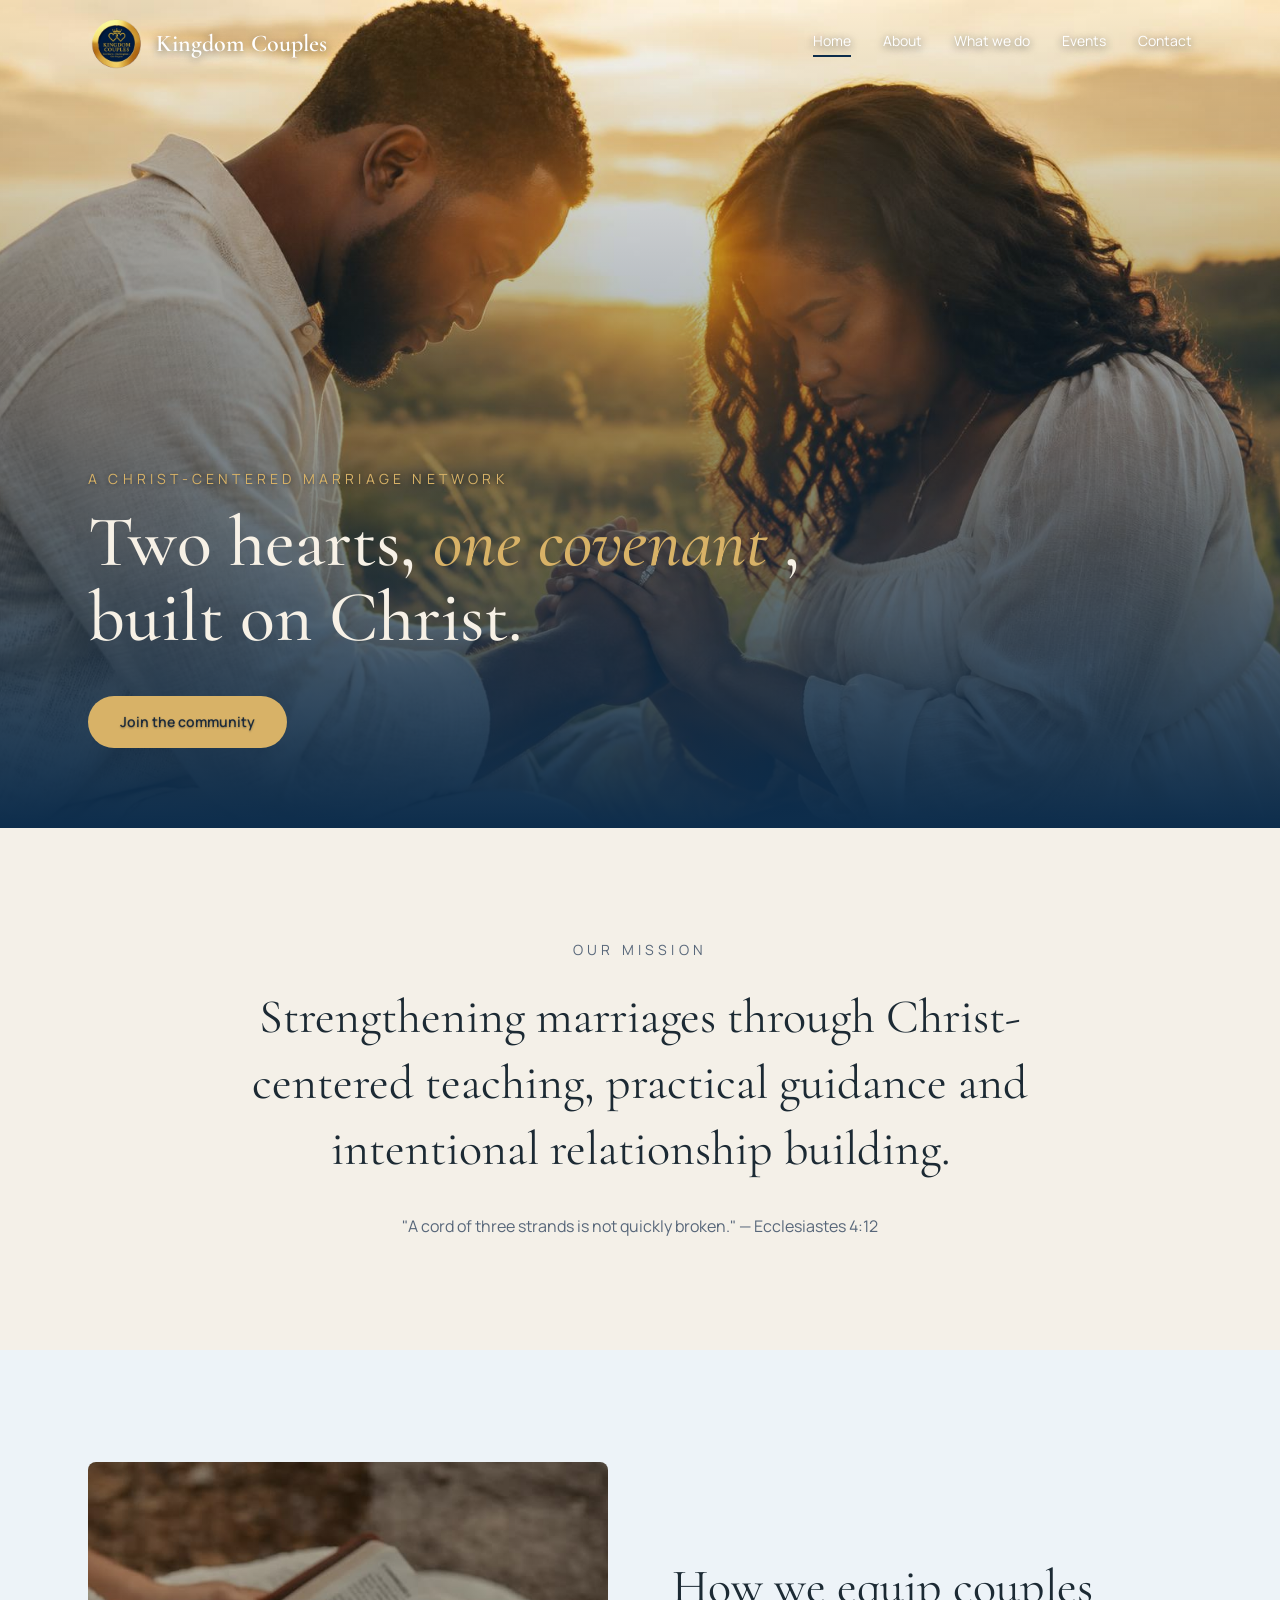
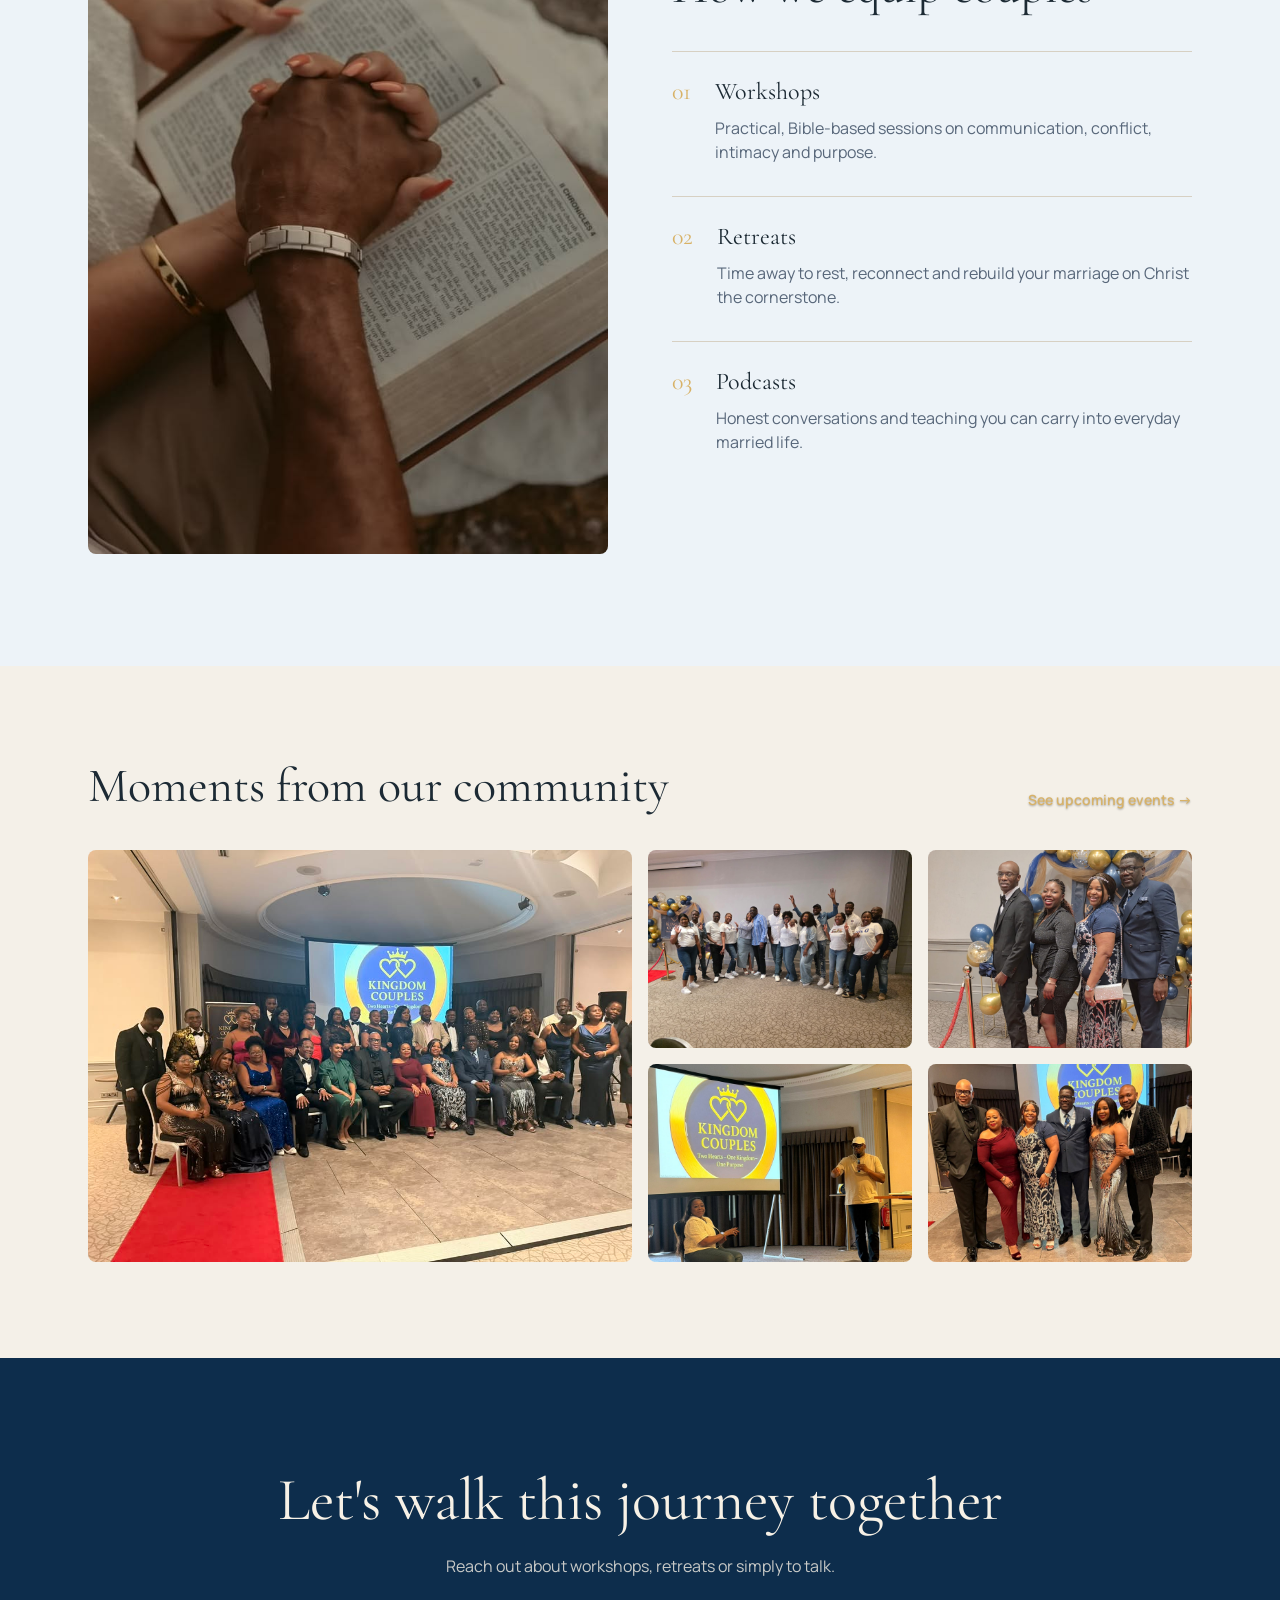
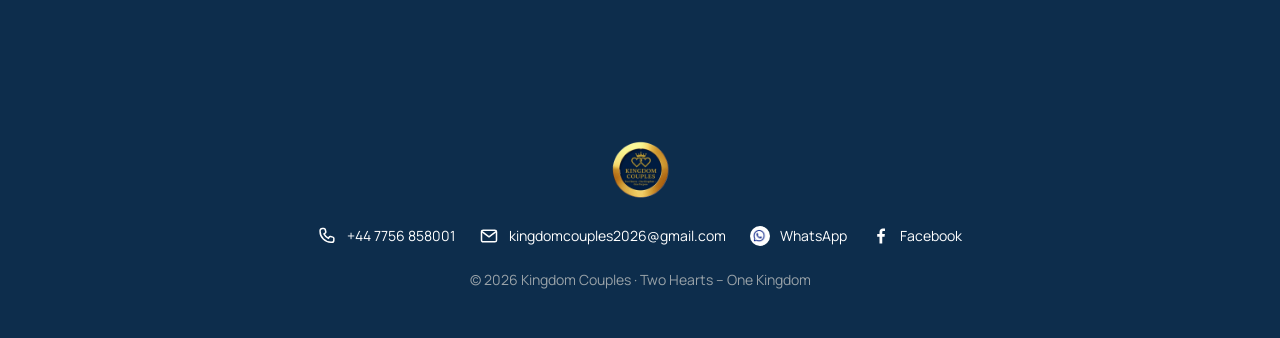
==== commit 25cc8373: "Add files via upload" ====
--- a/index.html
+++ b/index.html
@@ -78,7 +78,7 @@
    </section>
    <section class="bg-secondary py-28" id="offer">
     <div class="mx-auto grid max-w-6xl gap-16 px-6 md:grid-cols-2 md:items-center">
-     <img alt="Couples at a marriage retreat" class="rounded-lg object-cover" height="912" loading="lazy" src="images/retreat.jpg" width="1200"/>
+     <img alt="Couples at a marriage retreat" class="rounded-lg object-cover" height="912" loading="lazy" src="images/bible.jpg" width="1200"/>
      <div>
       <h2 class="text-4xl md:text-5xl">
        How we equip couples
